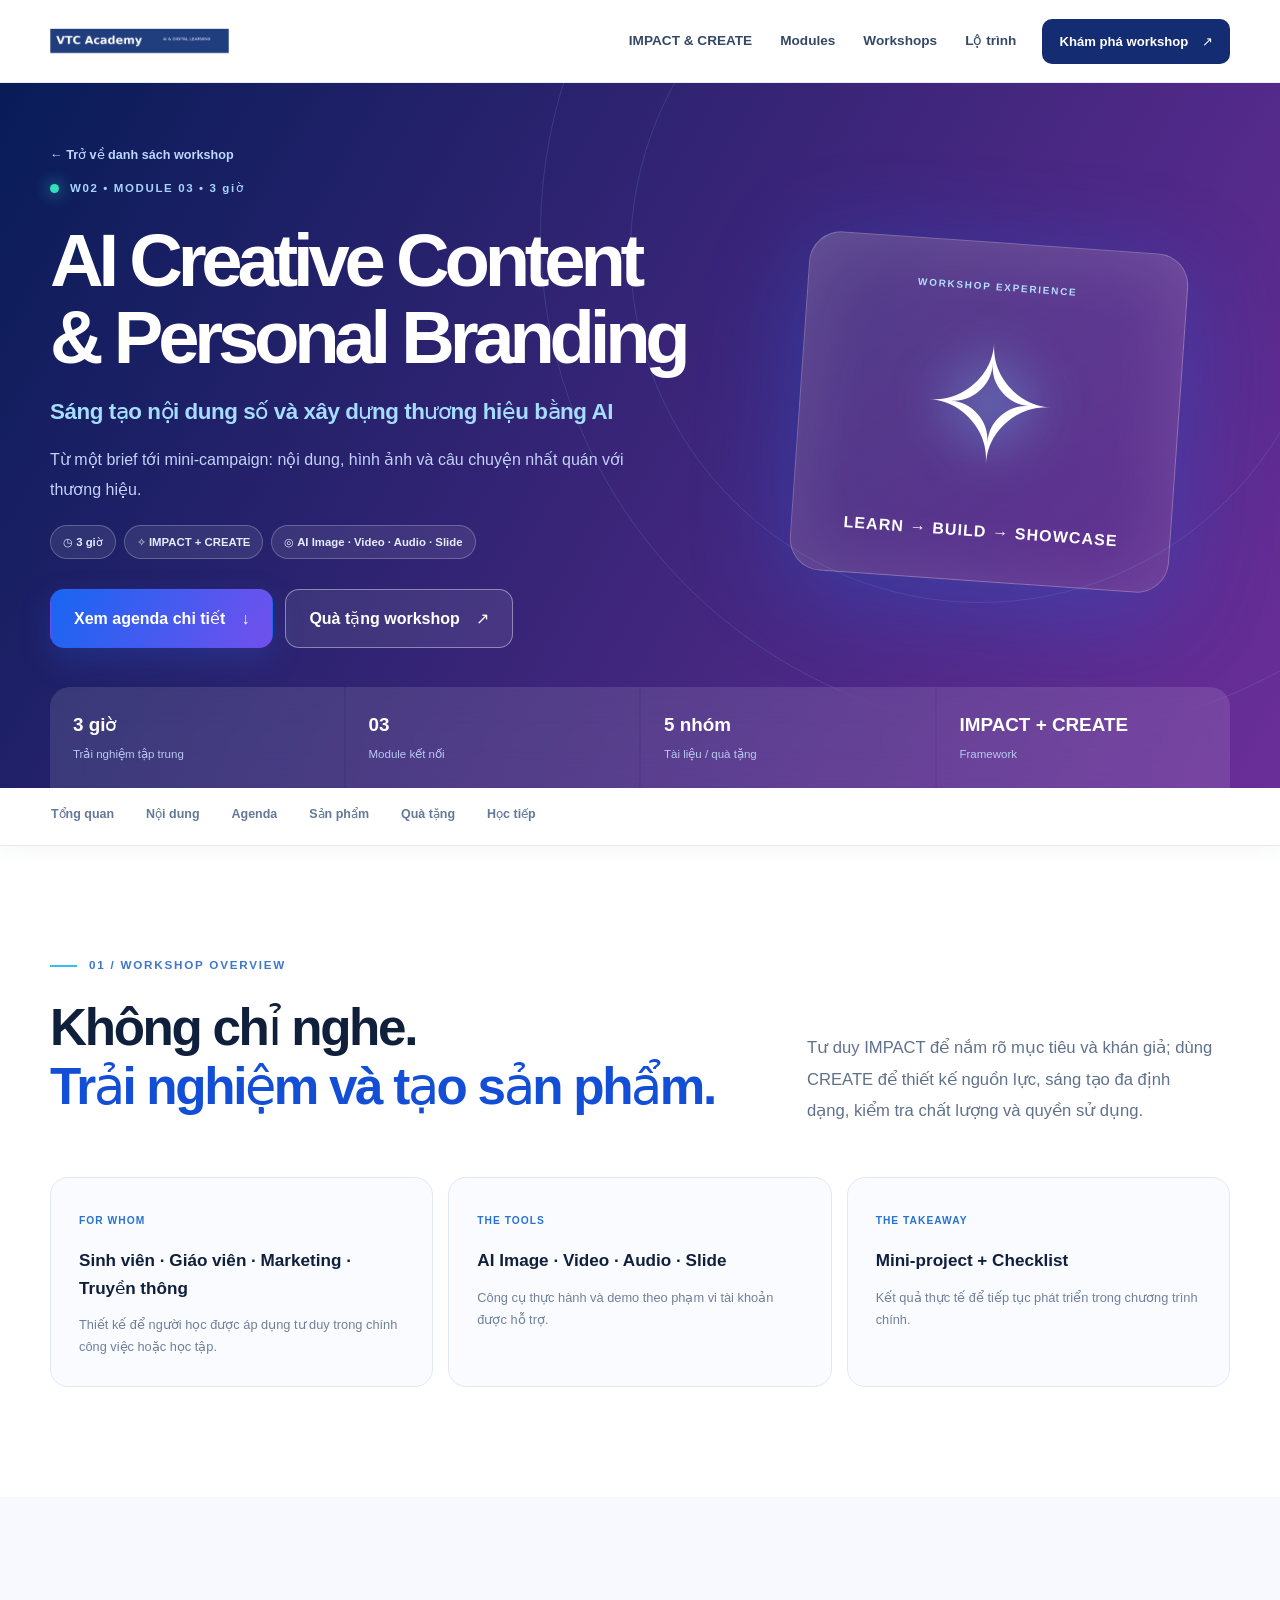
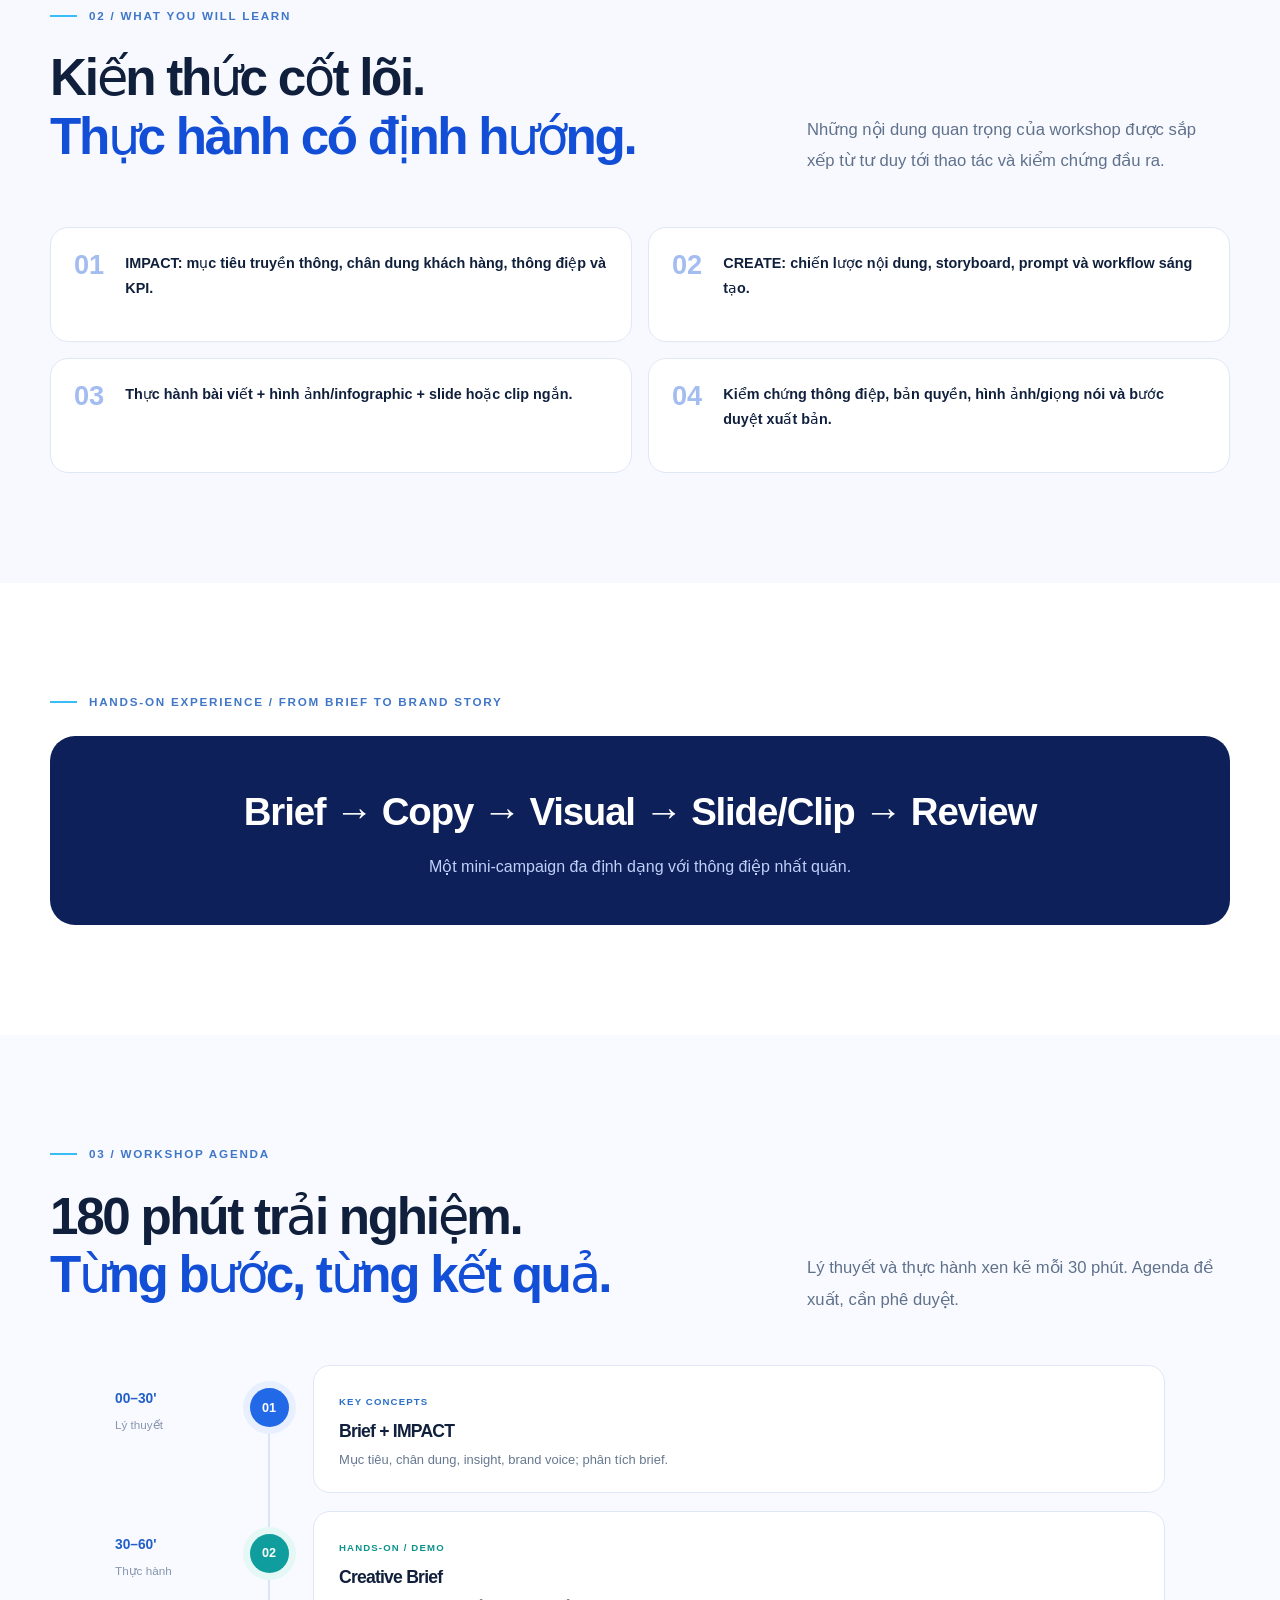
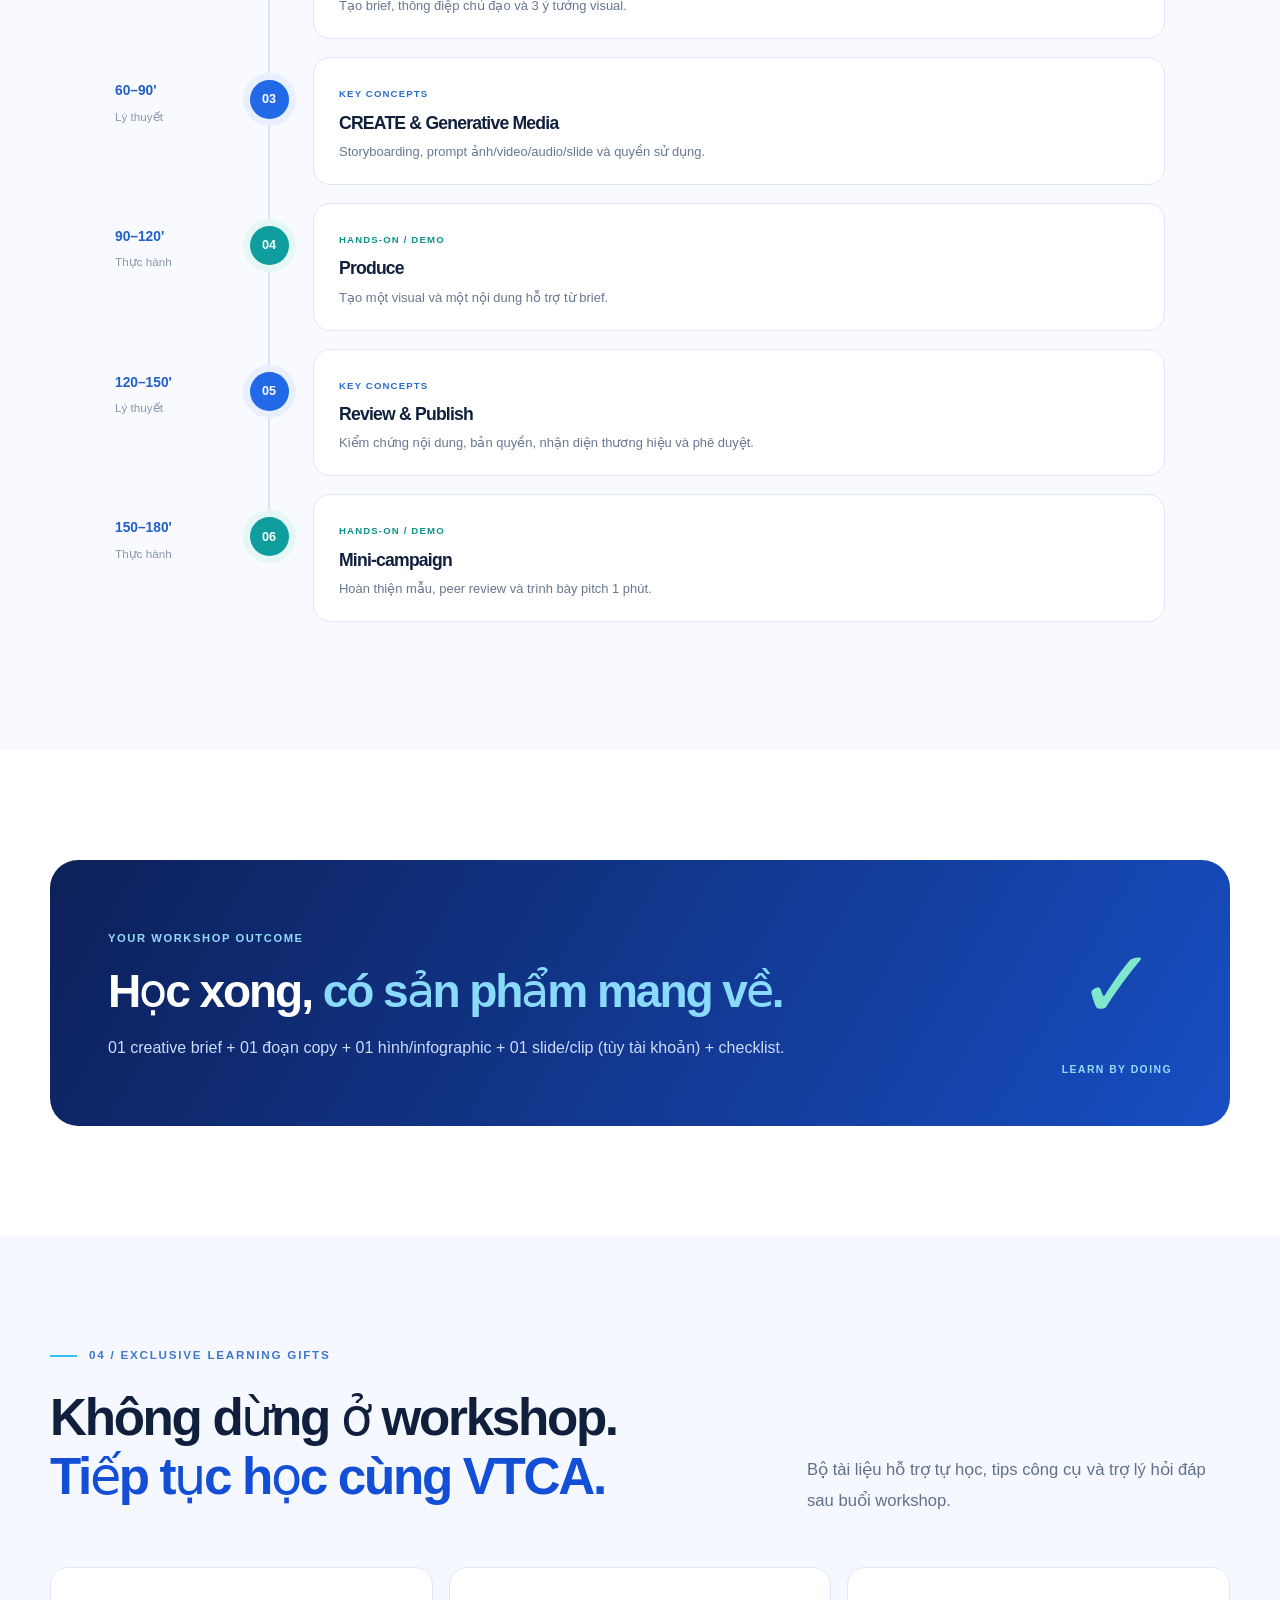
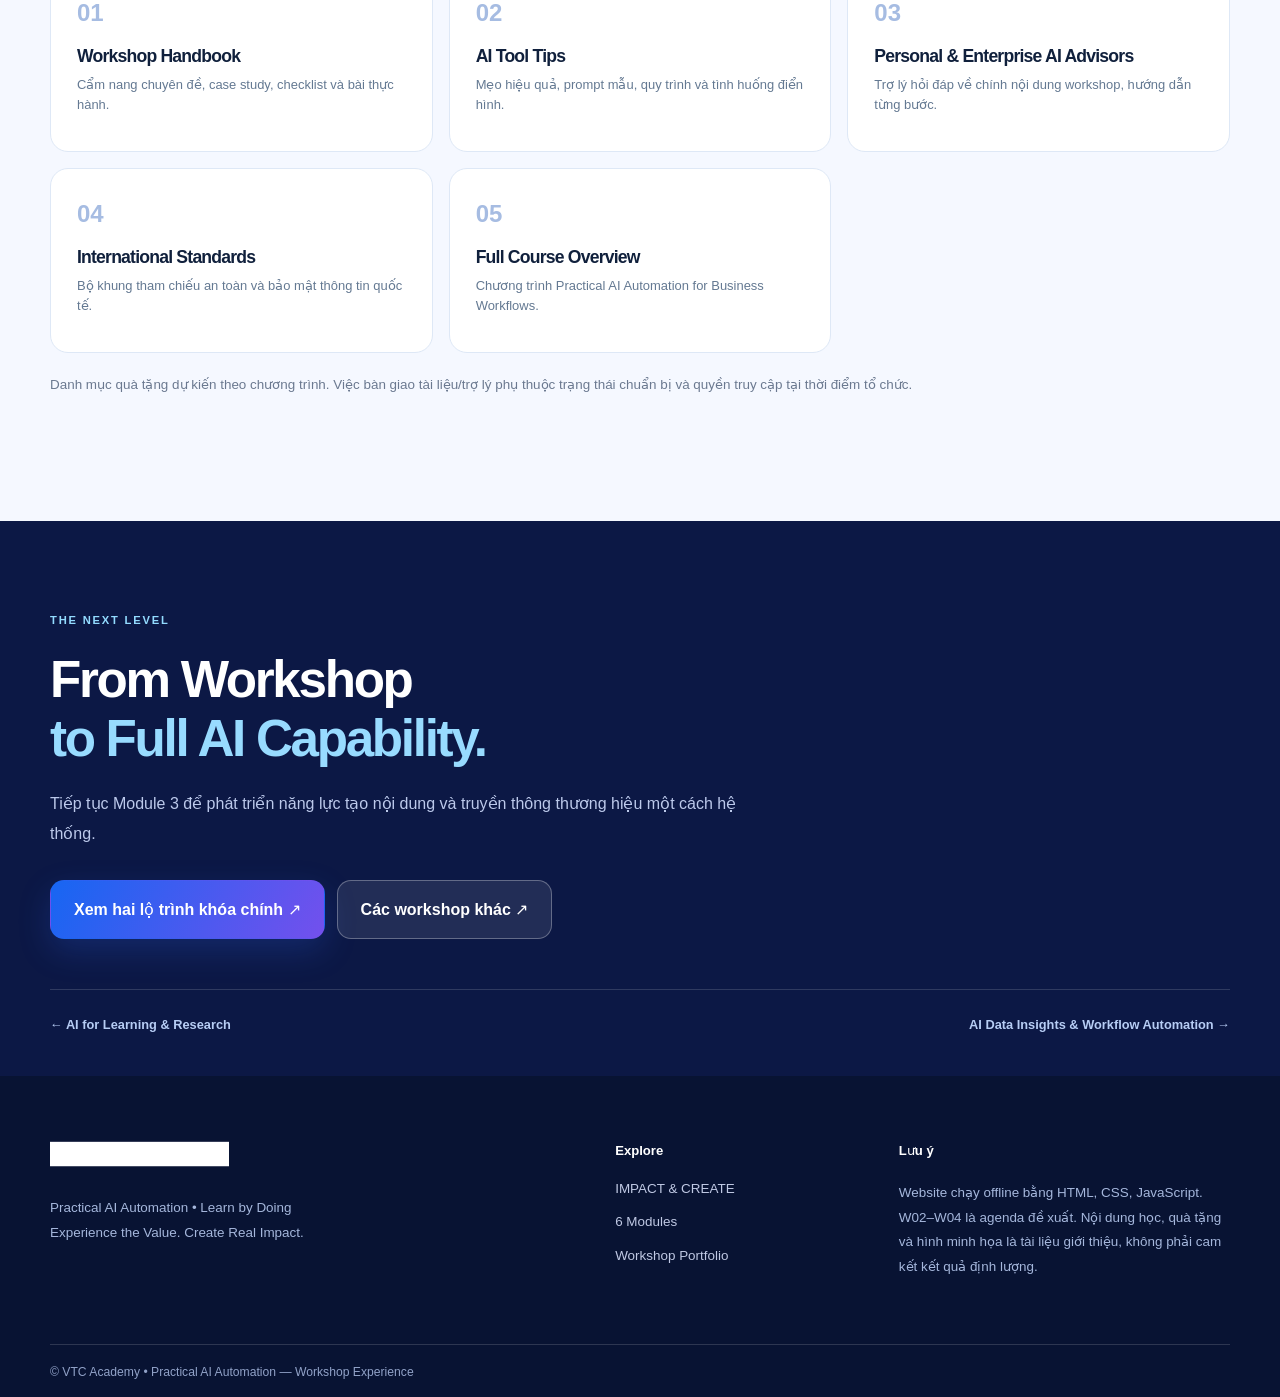
==== workshop-creative.html @ e47421e0 "Initial commit - VTCA Practical AI Workshops Website" ====
<!doctype html><html lang="vi"><head><meta charset="utf-8"><meta name="viewport" content="width=device-width,initial-scale=1"><meta name="color-scheme" content="light"><meta name="description" content="Từ một brief tới mini-campaign: nội dung, hình ảnh và câu chuyện nhất quán với thương hiệu."><title>AI Creative Content &amp; Personal Branding | VTC Academy</title><link rel="stylesheet" href="styles.css"></head><body><header class="site-header"><div class="container header-inner"><a class="logo" href="index.html" aria-label="VTC Academy Home"><img src="assets/vtca-wordmark.png" alt="VTC Academy"></a><nav class="desktop-nav"><a href="index.html#frameworks">IMPACT & CREATE</a><a href="index.html#modules">Modules</a><a href="index.html#workshops">Workshops</a><a href="index.html#pathways">Lộ trình</a></nav><a class="header-cta" href="index.html#workshops">Khám phá workshop <span>↗</span></a><button class="menu-toggle" aria-label="Mở menu" aria-expanded="false">☰</button></div><nav class="mobile-nav"><a href="index.html">Trang chủ</a><a href="index.html#frameworks">IMPACT & CREATE</a><a href="index.html#modules">Modules</a><a href="index.html#workshops">Workshops</a></nav></header><main><section class="workshop-hero creative-theme"><div class="hero-glow-a"></div><div class="hero-glow-b"></div><div class="container"><a class="back-link" href="index.html#workshops">← Trở về danh sách workshop</a><div class="workshop-hero-inner"><div class="workshop-hero-copy"><span class="eyebrow"><span class="pulse-dot"></span>W02 • MODULE 03 • 3 giờ</span><h1>AI Creative Content &amp; Personal Branding</h1><h2>Sáng tạo nội dung số và xây dựng thương hiệu bằng AI</h2><p>Từ một brief tới mini-campaign: nội dung, hình ảnh và câu chuyện nhất quán với thương hiệu.</p><div class="hero-chips"><span>◷ 3 giờ</span><span>✧ IMPACT + CREATE</span><span>◎ AI Image · Video · Audio · Slide</span></div><div class="button-row"><a class="btn btn-primary" href="#agenda">Xem agenda chi tiết <span>↓</span></a><a class="btn btn-glass" href="#gifts">Quà tặng workshop <span>↗</span></a></div></div><div class="workshop-visual"><div class="hero-generic"><span>WORKSHOP EXPERIENCE</span><div>✧</div><strong>LEARN → BUILD → SHOWCASE</strong></div></div></div><div class="workshop-highlights"><div><strong>3 giờ</strong><span>Trải nghiệm tập trung</span></div><div><strong>03</strong><span>Module kết nối</span></div><div><strong>5 nhóm</strong><span>Tài liệu / quà tặng</span></div><div><strong>IMPACT + CREATE</strong><span>Framework</span></div></div></div></section><nav class="page-subnav" aria-label="Điều hướng workshop"><div class="container"><a href="#overview">Tổng quan</a><a href="#contents">Nội dung</a><a href="#agenda">Agenda</a><a href="#outcomes">Sản phẩm</a><a href="#gifts">Quà tặng</a><a href="#next">Học tiếp</a></div></nav><section class="section overview-section" id="overview"><div class="container"><div class="kicker"><span class="kicker-line"></span> 01 / WORKSHOP OVERVIEW</div><div class="section-heading split"><h2>Không chỉ nghe.<br><em>Trải nghiệm và tạo sản phẩm.</em></h2><p>Tư duy IMPACT để nắm rõ mục tiêu và khán giả; dùng CREATE để thiết kế nguồn lực, sáng tạo đa định dạng, kiểm tra chất lượng và quyền sử dụng.</p></div><div class="overview-feature-grid"><div class="overview-feature"><span>FOR WHOM</span><strong>Sinh viên · Giáo viên · Marketing · Truyền thông</strong><p>Thiết kế để người học được áp dụng tư duy trong chính công việc hoặc học tập.</p></div><div class="overview-feature"><span>THE TOOLS</span><strong>AI Image · Video · Audio · Slide</strong><p>Công cụ thực hành và demo theo phạm vi tài khoản được hỗ trợ.</p></div><div class="overview-feature"><span>THE TAKEAWAY</span><strong>Mini-project + Checklist</strong><p>Kết quả thực tế để tiếp tục phát triển trong chương trình chính.</p></div></div></div></section><section class="section content-section" id="contents"><div class="container"><div class="kicker"><span class="kicker-line"></span> 02 / WHAT YOU WILL LEARN</div><div class="section-heading split"><h2>Kiến thức cốt lõi.<br><em>Thực hành có định hướng.</em></h2><p>Những nội dung quan trọng của workshop được sắp xếp từ tư duy tới thao tác và kiểm chứng đầu ra.</p></div><div class="topic-grid"><article class="topic-card"><span>01</span><p>IMPACT: mục tiêu truyền thông, chân dung khách hàng, thông điệp và KPI.</p></article><article class="topic-card"><span>02</span><p>CREATE: chiến lược nội dung, storyboard, prompt và workflow sáng tạo.</p></article><article class="topic-card"><span>03</span><p>Thực hành bài viết + hình ảnh/infographic + slide hoặc clip ngắn.</p></article><article class="topic-card"><span>04</span><p>Kiểm chứng thông điệp, bản quyền, hình ảnh/giọng nói và bước duyệt xuất bản.</p></article></div></div></section><section class="section mini-experience"><div class="container"><div class="kicker"><span class="kicker-line"></span> HANDS-ON EXPERIENCE / FROM BRIEF TO BRAND STORY</div><div class="mini-flow"><strong>Brief → Copy → Visual → Slide/Clip → Review</strong><p>Một mini-campaign đa định dạng với thông điệp nhất quán.</p></div></div></section><section class="section agenda-section" id="agenda"><div class="container"><div class="kicker"><span class="kicker-line"></span> 03 / WORKSHOP AGENDA</div><div class="section-heading split"><h2>180 phút trải nghiệm.<br><em>Từng bước, từng kết quả.</em></h2><p>Lý thuyết và thực hành xen kẽ mỗi 30 phút. Agenda đề xuất, cần phê duyệt.</p></div><div class="agenda-timeline"><div class="agenda-item theory"><div class="agenda-time"><span>00–30'</span><small>Lý thuyết</small></div><div class="agenda-track"><span>01</span></div><div class="agenda-content"><span class="agenda-chip">KEY CONCEPTS</span><h3>Brief + IMPACT</h3><p>Mục tiêu, chân dung, insight, brand voice; phân tích brief.</p></div></div><div class="agenda-item practice"><div class="agenda-time"><span>30–60'</span><small>Thực hành</small></div><div class="agenda-track"><span>02</span></div><div class="agenda-content"><span class="agenda-chip">HANDS-ON / DEMO</span><h3>Creative Brief</h3><p>Tạo brief, thông điệp chủ đạo và 3 ý tưởng visual.</p></div></div><div class="agenda-item theory"><div class="agenda-time"><span>60–90'</span><small>Lý thuyết</small></div><div class="agenda-track"><span>03</span></div><div class="agenda-content"><span class="agenda-chip">KEY CONCEPTS</span><h3>CREATE &amp; Generative Media</h3><p>Storyboarding, prompt ảnh/video/audio/slide và quyền sử dụng.</p></div></div><div class="agenda-item practice"><div class="agenda-time"><span>90–120'</span><small>Thực hành</small></div><div class="agenda-track"><span>04</span></div><div class="agenda-content"><span class="agenda-chip">HANDS-ON / DEMO</span><h3>Produce</h3><p>Tạo một visual và một nội dung hỗ trợ từ brief.</p></div></div><div class="agenda-item theory"><div class="agenda-time"><span>120–150'</span><small>Lý thuyết</small></div><div class="agenda-track"><span>05</span></div><div class="agenda-content"><span class="agenda-chip">KEY CONCEPTS</span><h3>Review &amp; Publish</h3><p>Kiểm chứng nội dung, bản quyền, nhận diện thương hiệu và phê duyệt.</p></div></div><div class="agenda-item practice"><div class="agenda-time"><span>150–180'</span><small>Thực hành</small></div><div class="agenda-track"><span>06</span></div><div class="agenda-content"><span class="agenda-chip">HANDS-ON / DEMO</span><h3>Mini-campaign</h3><p>Hoàn thiện mẫu, peer review và trình bày pitch 1 phút.</p></div></div></div></div></section><section class="section outcome-section" id="outcomes"><div class="container"><div class="outcome-box"><div><span>YOUR WORKSHOP OUTCOME</span><h2>Học xong, <em>có sản phẩm mang về.</em></h2><p>01 creative brief + 01 đoạn copy + 01 hình/infographic + 01 slide/clip (tùy tài khoản) + checklist.</p></div><div class="outcome-figure">✓<span>LEARN BY DOING</span></div></div></div></section><section class="section gifts-section" id="gifts"><div class="container"><div class="kicker"><span class="kicker-line"></span> 04 / EXCLUSIVE LEARNING GIFTS</div><div class="section-heading split"><h2>Không dừng ở workshop.<br><em>Tiếp tục học cùng VTCA.</em></h2><p>Bộ tài liệu hỗ trợ tự học, tips công cụ và trợ lý hỏi đáp sau buổi workshop.</p></div><div class="gift-grid"><article class="gift-card"><span>01</span><h3>Workshop Handbook</h3><p>Cẩm nang chuyên đề, case study, checklist và bài thực hành.</p></article><article class="gift-card"><span>02</span><h3>AI Tool Tips</h3><p>Mẹo hiệu quả, prompt mẫu, quy trình và tình huống điển hình.</p></article><article class="gift-card"><span>03</span><h3>Personal &amp; Enterprise AI Advisors</h3><p>Trợ lý hỏi đáp về chính nội dung workshop, hướng dẫn từng bước.</p></article><article class="gift-card"><span>04</span><h3>International Standards</h3><p>Bộ khung tham chiếu an toàn và bảo mật thông tin quốc tế.</p></article><article class="gift-card"><span>05</span><h3>Full Course Overview</h3><p>Chương trình Practical AI Automation for Business Workflows.</p></article></div><p class="section-note">Danh mục quà tặng dự kiến theo chương trình. Việc bàn giao tài liệu/trợ lý phụ thuộc trạng thái chuẩn bị và quyền truy cập tại thời điểm tổ chức.</p></div></section><section class="section next-section" id="next"><div class="container"><div class="next-box"><span>THE NEXT LEVEL</span><h2>From Workshop<br><em>to Full AI Capability.</em></h2><p>Tiếp tục Module 3 để phát triển năng lực tạo nội dung và truyền thông thương hiệu một cách hệ thống.</p><div class="next-actions"><a href="index.html#pathways" class="btn btn-primary">Xem hai lộ trình khóa chính ↗</a><a href="index.html#workshops" class="btn btn-light">Các workshop khác ↗</a></div></div><div class="page-pagination"><a href="workshop-learning.html">← AI for Learning &amp; Research</a><a href="workshop-data.html">AI Data Insights &amp; Workflow Automation →</a></div></div></section></main><footer class="site-footer"><div class="container footer-main"><div><a class="logo" href="index.html"><img src="assets/vtca-wordmark.png" alt="VTC Academy"></a><p>Practical AI Automation • Learn by Doing<br>Experience the Value. Create Real Impact.</p></div><div><strong>Explore</strong><a href="index.html#frameworks">IMPACT & CREATE</a><a href="index.html#modules">6 Modules</a><a href="index.html#workshops">Workshop Portfolio</a></div><div><strong>Lưu ý</strong><p>Website chạy offline bằng HTML, CSS, JavaScript. W02–W04 là agenda đề xuất. Nội dung học, quà tặng và hình minh họa là tài liệu giới thiệu, không phải cam kết kết quả định lượng.</p></div></div><div class="container footer-bottom">© VTC Academy • Practical AI Automation — Workshop Experience</div></footer><div class="lightbox" id="lightbox" aria-hidden="true" role="dialog" aria-label="Xem ảnh lớn"><button class="lb-close" aria-label="Đóng ảnh">✕</button><button class="lb-prev" aria-label="Ảnh trước">‹</button><figure><img id="lightboxImage" alt="Ảnh minh họa phóng to"><figcaption id="lightboxCaption"></figcaption></figure><button class="lb-next" aria-label="Ảnh tiếp">›</button></div><script src="script.js"></script></body></html>
---- styles.css ----
:root{--navy:#081437;--blue:#134ed6;--sky:#4acbff;--ink:#10203c;--muted:#60718b;--bg:#f7f9ff;--border:#e5ebf5;--violet:#7844e8;--teal:#06a8aa;--shadow:0 22px 65px rgba(18,38,93,.095);font-family:Inter,Arial,'Helvetica Neue',sans-serif;font-synthesis:none}*{box-sizing:border-box}html{scroll-behavior:smooth;scroll-padding-top:105px}body{margin:0;color:var(--ink);background:#fff;line-height:1.6;-webkit-font-smoothing:antialiased}a{text-decoration:none;color:inherit}button{font:inherit;cursor:pointer}img{max-width:100%}.container{width:min(1180px,calc(100% - 48px));margin:0 auto}h1,h2,h3,p{margin-top:0}h1,h2,h3{line-height:1.15;letter-spacing:-.045em}h2{font-size:clamp(2rem,4vw,3.65rem);margin:0 0 18px;font-weight:850}h2 em{font-style:normal;color:var(--blue)}.section{padding:110px 0;position:relative}.kicker{font-size:.73rem;font-weight:850;letter-spacing:.15em;color:#4077c9;text-transform:uppercase;margin-bottom:24px;display:flex;align-items:center;gap:12px}.kicker-line{width:27px;height:2px;background:#38bdf8;display:inline-block}.section-heading{margin-bottom:42px}.section-heading.split{display:grid;grid-template-columns:1.15fr .7fr;gap:62px;align-items:end}.section-heading p{max-width:410px;color:var(--muted);font-size:1.04rem;line-height:1.9;margin-bottom:8px}.section-note{font-size:.84rem;color:#6b7990;margin-top:20px;line-height:1.8}.btn{border:1px solid transparent;border-radius:14px;display:inline-flex;align-items:center;justify-content:center;gap:16px;padding:16px 23px;font-weight:800;transition:transform .2s,background .2s,box-shadow .2s}.btn:hover{transform:translateY(-3px)}.btn-primary{color:white;background:linear-gradient(120deg,#1766f2,#7350ed);box-shadow:0 12px 32px rgba(44,95,228,.23)}.btn-outline{color:var(--blue);background:white;border-color:#d4def2}.btn-light{background:#ffffff18;color:white;border-color:#ffffff4b}.btn-glass{background:#ffffff15;color:white;border-color:#ffffff66}.button-row{display:flex;flex-wrap:wrap;gap:12px}.site-header{position:sticky;top:0;z-index:50;background:rgba(255,255,255,.94);border-bottom:1px solid #e8edf8;backdrop-filter:blur(20px)}.header-inner{height:82px;display:flex;align-items:center;gap:26px}.logo{display:inline-flex;align-items:center;flex-shrink:0}.logo img{width:179px;display:block;max-height:53px;object-fit:contain}.desktop-nav{display:flex;gap:28px;align-items:center;margin-left:auto}.desktop-nav a{font-size:.85rem;font-weight:720;color:#354967;transition:color .2s}.desktop-nav a:hover{color:#1766f2}.header-cta{font-size:.82rem;font-weight:850;color:white;padding:12px 17px;background:#132c72;border-radius:10px;white-space:nowrap}.header-cta span{margin-left:10px}.menu-toggle{display:none;background:transparent;border:0;font-size:1.6rem}.mobile-nav{display:none}.site-footer{background:#081333;color:#c0c9e4;padding:64px 0 15px}.footer-main{display:grid;grid-template-columns:1.45fr .6fr 1fr;gap:85px}.footer-main .logo img{filter:brightness(0) invert(1)}.footer-main p{font-size:.84rem;line-height:1.85;max-width:350px;color:#a5b7dc;margin-top:20px}.footer-main strong{display:block;color:#fff;font-size:.82rem;margin-bottom:17px}.footer-main a:not(.logo){font-size:.84rem;display:block;margin-bottom:12px}.footer-bottom{border-top:1px solid #ffffff26;margin-top:50px;padding-top:18px;font-size:.76rem;color:#91a2c8}
/* HOME */
.home-hero{color:#fff;background:radial-gradient(ellipse at 82% 36%,#2845b6 0%,transparent 40%),radial-gradient(circle at 23% 86%,#14297f 0%,transparent 35%),linear-gradient(125deg,#050f32,#0a1850 65%,#0a123c);position:relative;overflow:hidden;padding:100px 0 26px}.hero-aura{border:1px solid #72abff3a;border-radius:50%;width:750px;height:750px;position:absolute;right:-230px;top:-160px;pointer-events:none}.aura-two{width:1050px;height:1050px;right:-350px;top:-310px}.home-hero-grid{min-height:635px;display:grid;grid-template-columns:1.09fr .91fr;align-items:center;gap:50px;position:relative}.hero-label,.eyebrow{font-size:.72rem;letter-spacing:.14em;font-weight:850;color:#a7d4ff;display:inline-flex;align-items:center;gap:11px}.hero-label i,.pulse-dot{width:9px;height:9px;border-radius:100%;background:#32e0be;box-shadow:0 0 16px #32e0be}.home-hero h1{font-size:clamp(4.4rem,7vw,7.2rem);margin:27px 0 22px;letter-spacing:-.07em;line-height:1.02}.home-hero h1 em{font-style:normal;background:linear-gradient(90deg,#6fe2ff,#a597ff);background-clip:text;color:transparent}.home-hero h1 em span{color:#f8bb61}.hero-big{font-size:1.52rem;font-weight:470;margin-bottom:19px}.hero-big b{color:#82d7ff}.hero-summary{color:#b7c7ee;font-size:1.03rem;max-width:540px;line-height:1.9;margin-bottom:29px}.metric-row{display:flex;gap:43px;margin-top:55px}.metric-row div{display:flex;flex-direction:column;border-right:1px solid #ffffff35;padding-right:40px}.metric-row div:last-child{border-right:0}.metric-row strong{font-size:2.25rem;line-height:1.1}.metric-row span{font-size:.74rem;color:#a5b8e5;margin-top:9px}.hero-experience{position:relative;min-height:550px;display:flex;align-items:center;justify-content:center}.hero-orb{width:min(470px,100%);aspect-ratio:1;border-radius:50%;background:radial-gradient(circle,#4299f955 0%,#273d9b44 44%,transparent 74%);display:grid;place-items:center;box-shadow:0 0 110px #2a7dff38}.orb-rim{width:77%;aspect-ratio:1;border:2px solid #91d7ff7a;border-radius:50%;display:grid;place-items:center;box-shadow:0 0 85px #499cff59,inset 0 0 75px #438bff43;transform:rotate(-12deg)}.orb-inner{width:80%;height:80%;display:flex;flex-direction:column;align-items:center;justify-content:center;border-radius:50%;border:1px solid #ffffff46;background:linear-gradient(145deg,#142884d1,#0b155ad9);transform:rotate(12deg)}.orb-inner small{font-size:.57rem;letter-spacing:.16em;color:#9fceff}.orb-inner strong{font-size:9rem;line-height:1.05;letter-spacing:-.1em;text-shadow:0 0 32px #79cbff}.orb-inner span{font-size:.8rem;font-weight:850;letter-spacing:.12em}.orb-inner i{font-style:normal;color:#82deff;padding:0 12px}.floating-note{position:absolute;padding:15px 21px;background:#ffffff13;border:1px solid #ffffff5b;box-shadow:0 10px 40px #0713438c;backdrop-filter:blur(8px);border-radius:16px;font-size:.68rem;letter-spacing:.12em;color:#91c7ff}.floating-note strong{font-size:1.25rem;letter-spacing:0;color:white}.note-one{left:0;top:95px}.note-two{right:0;bottom:116px}.orb-caption{position:absolute;bottom:3px;letter-spacing:.2em;font-size:.62rem;color:#a2bff9}.hero-bottom{display:flex;align-items:center;gap:20px;color:#98b4ed;font-weight:850;letter-spacing:.18em;font-size:.66rem;padding-top:30px;position:relative}.hero-bottom div{height:1px;flex:1;background:#ffffff2a}.section-framework{background:#f8faff}.framework-grid{display:grid;grid-template-columns:1fr 1fr;gap:22px}.framework-panel{background:white;border:1px solid #dce6fb;border-radius:25px;padding:33px;box-shadow:var(--shadow)}.framework-panel.impact{border-top:5px solid #1471e8}.framework-panel.create{border-top:5px solid #8d57ec}.framework-heading{display:flex;align-items:center;gap:20px;margin-bottom:25px}.framework-glyph{width:70px;height:70px;display:grid;place-items:center;border-radius:22px;font-size:2.5rem;background:#eaf4ff;color:#1859dc}.create .framework-glyph{background:#f2eaff;color:#8d4aec}.framework-heading h3{font-size:2.5rem;margin:0}.framework-heading small{color:var(--muted);font-size:.81rem}.framework-step-list{display:grid;grid-template-columns:1fr 1fr;gap:11px}.framework-step{border:1px solid #e8ebf5;border-radius:15px;padding:13px;display:flex;gap:12px;align-items:start}.framework-step b{width:29px;height:29px;flex-shrink:0;background:#e8f2ff;color:#1766ee;display:grid;place-items:center;border-radius:9px}.create .framework-step b{color:#7c46ed;background:#f1e9ff}.framework-step strong{display:block;font-size:.85rem}.framework-step span{display:block;font-size:.71rem;color:var(--muted);line-height:1.5;margin-top:4px}.insight-ribbon{margin-top:25px;border-radius:18px;background:#0d225d;color:white;display:flex;gap:20px;align-items:center;padding:24px 30px}.insight-ribbon span{font-size:2.5rem;color:#73d9ff}.insight-ribbon p{margin:0;line-height:1.8}.module-section{background:#fff}.module-list{display:grid;grid-template-columns:repeat(2,1fr);gap:15px}.module-card{border:1px solid #e1e8f4;background:#fbfcff;border-radius:19px;padding:24px;display:flex;gap:19px;transition:transform .2s,box-shadow .2s}.module-card:hover{transform:translateY(-3px);box-shadow:var(--shadow)}.module-no{font-size:2rem;color:#125dd4;font-weight:900}.module-body{flex:1}.module-index{font-size:.62rem;letter-spacing:.1em;color:#8494ae;font-weight:850}.module-card h3{font-size:1.14rem;letter-spacing:-.026em;margin:8px 0}.module-card p{font-size:.81rem;color:#6b7990;line-height:1.8}.module-right{color:#a3b6d3}.inline-link{font-size:.8rem;color:#175dd8;font-weight:850}.module-foundation{color:#7844e8;font-size:.75rem;font-weight:850}.workshop-section{background:linear-gradient(180deg,#f7f9ff,#eef3ff)}.workshop-grid{display:grid;grid-template-columns:repeat(3,1fr);gap:18px}.workshop-card{min-height:385px;background:#fff;border:1px solid #dce5f7;border-radius:23px;padding:28px;display:flex;flex-direction:column;transition:transform .25s,box-shadow .25s,border-color .25s}.workshop-card:hover{transform:translateY(-7px);box-shadow:0 24px 44px #244e9630;border-color:#7fbaff}.feature-card{background:linear-gradient(150deg,#ffffff 65%,#e5efff)}.workshop-card-head,.card-foot{display:flex;justify-content:space-between;gap:12px;align-items:center}.workshop-index{font-size:.65rem;letter-spacing:.1em;color:#6481b6;font-weight:850}.workshop-length{background:#e9f0ff;padding:5px 9px;border-radius:8px;color:#2256ad;font-size:.7rem;font-weight:850;white-space:nowrap}.workshop-symbol{font-size:3rem;color:#235ed4;margin:22px 0 12px}.feature-card .workshop-symbol{color:#8a51ec}.workshop-card h3{font-size:1.37rem;margin-bottom:9px}.workshop-sub{font-weight:730;font-size:.84rem;color:#2771c2}.workshop-card-desc{font-size:.83rem;color:#697b95;line-height:1.75}.card-foot{margin-top:auto;padding-top:22px;border-top:1px solid #e7ebf6;font-size:.73rem}.card-foot span{color:#8b9bb5}.card-foot b{color:#145fe0}.pathways{background:#fff}.path-grid{display:grid;grid-template-columns:1fr 1fr;gap:22px}.path-card{padding:35px;border-radius:25px;border:1px solid #dae6f9;background:#f8faff}.path-card.business-path{background:#0c225d;border-color:#0c225d;color:white}.path-mini{font-size:.68rem;letter-spacing:.12em;color:#3783d7;font-weight:850}.business-path .path-mini{color:#85d7ff}.path-card h3{font-size:1.8rem;margin:24px 0}.path-card h3 em{font-style:normal;color:#2567cc}.business-path h3 em{color:#72d9ff}.path-numbers{display:flex;gap:12px}.path-numbers b{background:#e4eefe;color:#174da5;border-radius:8px;padding:8px 13px;font-size:.75rem}.business-path .path-numbers b{background:#ffffff20;color:white}.path-card p{line-height:1.85;font-size:.87rem;color:#526789;margin:26px 0}.business-path p{color:#c4d4f4}.path-card>a{font-weight:850;color:#145cde;font-size:.81rem}.business-path>a{color:#9bdfff}.bottom-cta{background:#071437;text-align:center;color:white;padding:100px 0}.bottom-cta span{color:#7fd9ff;font-size:.7rem;letter-spacing:.18em;font-weight:850}.bottom-cta h2{margin:25px 0}.bottom-cta h2 em{color:#7dd8ff}.bottom-cta p{color:#abc1e6;max-width:600px;margin:0 auto 28px}
/* WORKSHOP HERO */
.workshop-hero{background:linear-gradient(120deg,#0c1643,#142568);position:relative;color:#fff;overflow:hidden;padding:58px 0 0}.workshop-hero.learning-theme{background:radial-gradient(circle at 80% 50%,#2b6ddd75,transparent 43%),linear-gradient(120deg,#081942,#112a80)}.workshop-hero.security-theme{background:radial-gradient(circle at 78% 40%,#6d45e46e,transparent 41%),linear-gradient(120deg,#070d32,#12265f)}.workshop-hero.creative-theme{background:linear-gradient(120deg,#081c58,#6b2e99)}.workshop-hero.data-theme{background:linear-gradient(120deg,#08194a,#076e91)}.workshop-hero.vibe-theme{background:linear-gradient(120deg,#091849,#443b9e)}.hero-glow-a,.hero-glow-b{position:absolute;border-radius:50%;border:1px solid #8cc6ff27;pointer-events:none}.hero-glow-a{width:700px;height:700px;top:-180px;right:-50px}.hero-glow-b{width:1000px;height:1000px;top:-350px;right:-260px}.back-link{color:#bdd7ff;font-size:.79rem;font-weight:750;position:relative}.workshop-hero-inner{display:grid;grid-template-columns:1.15fr .85fr;gap:45px;align-items:center;min-height:490px;position:relative}.workshop-hero-copy .eyebrow{margin-bottom:24px}.workshop-hero h1{font-size:clamp(3.3rem,5.8vw,5.9rem);line-height:1.04;letter-spacing:-.07em;margin-bottom:20px;max-width:760px}.workshop-hero h2{color:#a4ddff;font-size:1.4rem;line-height:1.4;letter-spacing:-.02em;margin-bottom:18px}.workshop-hero-copy>p{color:#c2d2fa;max-width:585px;font-size:1rem;line-height:1.85;margin-bottom:20px}.hero-chips{display:flex;flex-wrap:wrap;gap:8px;margin-bottom:30px}.hero-chips span{border:1px solid #ffffff3b;background:#ffffff16;border-radius:100px;padding:7px 12px;font-size:.71rem;font-weight:790;color:#e4edff}.workshop-visual{min-height:400px;display:grid;place-items:center;position:relative}.hero-research,.hero-shield,.hero-generic{width:min(380px,100%);min-height:340px;border:1px solid #ffffff46;border-radius:32px;box-shadow:0 20px 100px #1769e755,inset 0 0 80px #ffffff1f;background:linear-gradient(145deg,#ffffff1e,#ffffff06);display:flex;flex-direction:column;align-items:center;justify-content:center;text-align:center;transform:rotate(4deg);padding:25px}.hero-research>span,.hero-shield>span,.hero-generic>span{letter-spacing:.18em;font-size:.62rem;color:#b4dcff;font-weight:850}.research-orb{font-size:7rem;color:#95dcff;text-shadow:0 0 40px #6cbeff}.hero-research strong,.hero-shield strong,.hero-generic strong{font-size:1rem;letter-spacing:.07em}.hero-research p,.hero-shield p{margin:10px 0;color:#bcd6ff;font-size:.78rem}.shield-face{width:160px;height:170px;display:grid;place-items:center;margin:20px;border:7px solid #7ccfff;border-radius:55% 55% 45% 45%;color:#a7e6ff;font-size:7rem;box-shadow:0 0 75px #69b9ff90}.hero-generic>div{font-size:10rem;line-height:1.4;text-shadow:0 0 55px #76cfff}.workshop-highlights{display:grid;grid-template-columns:repeat(4,1fr);gap:2px;background:#ffffff16;backdrop-filter:blur(18px);position:relative;margin-top:30px;border-radius:20px 20px 0 0;overflow:hidden}.workshop-highlights>div{padding:23px;background:#ffffff08}.workshop-highlights strong{display:block;font-size:1.18rem}.workshop-highlights span{font-size:.72rem;color:#b7c8f2}.page-subnav{background:#fff;border-bottom:1px solid #e5ebf4;position:sticky;top:82px;z-index:40;box-shadow:0 7px 14px #1a326608}.page-subnav .container{display:flex;gap:30px;overflow-x:auto;white-space:nowrap;scrollbar-width:none}.page-subnav a{padding:17px 1px;font-size:.78rem;color:#647898;font-weight:790;border-bottom:3px solid transparent;transition:color .2s}.page-subnav a:hover,.page-subnav a:focus{color:#125ddc;border-color:#2866dc}.overview-section{background:#fff}.overview-feature-grid{display:grid;grid-template-columns:repeat(3,1fr);gap:15px}.overview-feature{padding:28px;border:1px solid #e0e8f6;border-radius:18px;background:#f9fbff}.overview-feature>span{font-size:.64rem;color:#2872d3;font-weight:850;letter-spacing:.1em}.overview-feature strong{display:block;font-size:1.07rem;margin:16px 0 12px}.overview-feature p{font-size:.8rem;color:#70809a;margin:0;line-height:1.7}.content-section{background:#f7f9ff}.topic-grid{display:grid;grid-template-columns:repeat(2,1fr);gap:16px}.topic-card{background:#fff;border:1px solid #e0e7f5;display:flex;gap:21px;border-radius:18px;padding:23px;min-height:115px}.topic-card span{color:#a3bdf0;font-size:1.7rem;font-weight:900;line-height:1}.topic-card p{margin:0;font-size:.9rem;font-weight:650;line-height:1.75}.learning-story{background:#fff}.learning-journey{display:flex;gap:15px;align-items:center}.learning-journey article{padding:30px;flex:1;border-radius:22px;background:linear-gradient(145deg,#f0f6ff,#fff);border:1px solid #dfe8fa;min-height:330px}.journey-icon{font-size:3rem;color:#7448df}.notebook-icon{color:#159dca}.capstone-icon{color:#159c79}.learning-journey article>span{display:block;font-size:.65rem;color:#7592c9;font-weight:850;letter-spacing:.1em;margin:13px 0}.learning-journey h3{font-size:1.75rem;margin-bottom:8px}.learning-journey strong{font-size:.7rem;color:#2269d4}.learning-journey p{font-size:.84rem;color:#65788d;margin-top:16px;line-height:1.85}.journey-arrow{font-size:2rem;color:#6388cd}.experience-panel{display:grid;grid-template-columns:1.2fr .8fr;gap:25px;align-items:center;background:#0b1d59;border-radius:26px;margin-top:32px;padding:35px;color:white}.label-pill{font-size:.65rem;font-weight:850;color:#89d8ff;letter-spacing:.14em}.experience-panel h3{font-size:1.65rem;margin:15px 0}.experience-panel p{font-size:.84rem;color:#b8cbf3}.scenario-choices{display:flex;gap:8px;flex-wrap:wrap;margin:22px 0}.scenario-btn{border-radius:100px;padding:9px 13px;border:1px solid #ffffff55;background:#ffffff12;color:white;font-size:.72rem}.scenario-btn.active{background:#7dd5ff;color:#082153;border-color:#7dd5ff;font-weight:850}.scenario-result{border-left:3px solid #8bdcfc;padding-left:15px;min-height:46px}.research-card{background:#ffffff14;border:1px solid #ffffff45;border-radius:19px;padding:25px}.research-card>span{font-size:.68rem;letter-spacing:.15em;color:#90d7f9}.research-card>div{border-bottom:1px solid #ffffff28;padding:12px 0;font-size:.85rem}.research-card>div strong{color:#8bd7fb;margin-right:17px}.research-card .research-footer{border:0;color:#8dd9fb;font-size:.72rem;font-weight:850}.security-special{background:linear-gradient(180deg,#f5f8ff,#fff)}.pattern-grid{display:grid;grid-template-columns:repeat(7,1fr);gap:9px}.pattern-card{border:1px solid #dce5f4;padding:19px 12px;border-radius:16px;background:#fff;box-shadow:0 9px 30px #1d4b9920;min-height:190px}.pattern-card:nth-child(even){border-top:4px solid #9051ea}.pattern-card:nth-child(odd){border-top:4px solid #2a80df}.pattern-card b{font-size:1.8rem;color:#b2c9e9;display:block}.pattern-card strong{font-size:.91rem;display:block;margin:8px 0}.pattern-card span{font-size:.73rem;color:#667a95;line-height:1.65;display:block}.versus-grid{display:grid;grid-template-columns:1fr 1fr;gap:18px;margin-top:35px}.versus-card{padding:31px;border-radius:20px;color:white}.versus-card.gov{background:linear-gradient(135deg,#4933aa,#9255e8)}.versus-card.sec{background:linear-gradient(135deg,#0d6fae,#0ca8b1)}.versus-card span{font-size:.68rem;font-weight:850;letter-spacing:.12em}.versus-card h3{font-size:1.8rem;margin:12px 0}.versus-card p{font-size:.86rem;max-width:440px;opacity:.91;margin-bottom:0}.case-gallery{background:#fff}.gallery-feature{display:grid;grid-template-columns:1.35fr .65fr;gap:19px;margin-bottom:25px}.gallery-hero{position:relative;padding:0;background:#081a44;border:0;overflow:hidden;border-radius:24px;display:block;min-height:270px}.gallery-hero img{width:100%;height:100%;object-fit:cover;display:block;aspect-ratio:16/8.4}.gallery-hero span{position:absolute;bottom:18px;left:20px;color:white;background:#0c215ec9;border:1px solid #ffffff88;backdrop-filter:blur(10px);border-radius:100px;padding:10px 18px;font-weight:800;font-size:.78rem}.gallery-quote{background:#f1f5ff;border:1px solid #dae7fb;border-radius:24px;padding:30px;display:flex;flex-direction:column;justify-content:center}.gallery-quote>span{font-size:.69rem;letter-spacing:.1em;color:#3178cd;font-weight:850}.gallery-quote h3{font-size:1.7rem;margin:12px 0}.gallery-quote p{font-size:.85rem;color:#6b7b94}.gallery-quote .btn{align-self:start;font-size:.75rem;padding:11px 14px}.gallery-grid{display:grid;grid-template-columns:repeat(3,1fr);gap:15px}.gallery-thumb{border:1px solid #dfe7f5;background:#fff;border-radius:17px;overflow:hidden;text-align:left;position:relative;padding:0;transition:transform .2s,box-shadow .2s}.gallery-thumb:hover{transform:translateY(-5px);box-shadow:var(--shadow)}.gallery-thumb img{width:100%;aspect-ratio:16/9;object-fit:cover;display:block}.gallery-thumb span{display:block;font-size:.8rem;font-weight:760;padding:13px 35px 13px 14px}.gallery-thumb i{position:absolute;right:13px;bottom:12px;color:#3778d4;font-style:normal}.mini-experience{background:#fff}.mini-flow{padding:45px;background:#0e2059;border-radius:25px;color:white;text-align:center}.mini-flow strong{font-size:clamp(1.4rem,3vw,2.5rem);letter-spacing:-.03em}.mini-flow p{color:#bfd0f9;margin:12px 0 0}.agenda-section{background:#f8faff}.agenda-timeline{max-width:1050px;margin:auto}.agenda-item{display:grid;grid-template-columns:110px 44px 1fr;gap:22px;align-items:stretch;min-height:130px}.agenda-time{padding-top:20px}.agenda-time span{font-size:.86rem;font-weight:900;color:#235fc9}.agenda-time small{display:block;color:#8696ad;font-size:.73rem;margin-top:5px}.agenda-track{display:flex;align-items:center;flex-direction:column;padding-top:23px;position:relative}.agenda-track::after{content:'';position:absolute;z-index:0;top:55px;bottom:-23px;width:2px;background:#d9e4f7}.agenda-item:last-child .agenda-track::after{display:none}.agenda-track span{width:39px;height:39px;border-radius:50%;background:#2269e8;color:white;font-size:.79rem;font-weight:900;display:grid;place-items:center;z-index:1;box-shadow:0 0 0 7px #e8f0ff}.agenda-item.practice .agenda-track span{background:#0f9e9d;box-shadow:0 0 0 7px #e5f8f5}.agenda-content{padding:21px 25px;margin-bottom:18px;background:white;border:1px solid #dfe6f5;border-radius:17px}.agenda-chip{font-size:.6rem;font-weight:850;letter-spacing:.12em;color:#2a6fca}.agenda-item.practice .agenda-chip{color:#0c928a}.agenda-content h3{font-size:1.1rem;margin:8px 0}.agenda-content p{font-size:.81rem;color:#66788f;line-height:1.7;margin:0}.outcome-section{background:#fff}.outcome-box{background:linear-gradient(120deg,#0d2059,#174ec2);border-radius:28px;color:white;padding:48px 58px;display:flex;gap:40px;align-items:center;justify-content:space-between}.outcome-box>div:first-child{max-width:700px}.outcome-box span{font-size:.7rem;letter-spacing:.14em;color:#92dbff;font-weight:850}.outcome-box h2{font-size:clamp(1.7rem,3.6vw,3.1rem);margin:15px 0}.outcome-box h2 em{color:#8adafc}.outcome-box p{color:#ccdafa;margin:0;line-height:1.85}.outcome-figure{font-size:6rem;color:#7fe8cc;font-weight:900;display:flex;flex-direction:column;align-items:center}.outcome-figure span{font-size:.65rem;text-align:center;white-space:nowrap}.gifts-section{background:#f5f8ff}.gift-grid{display:grid;grid-template-columns:repeat(3,1fr);gap:16px}.gift-card{padding:26px;background:#fff;border:1px solid #dee8f6;border-radius:18px;min-height:185px}.gift-card>span{color:#a6bce2;font-weight:900;font-size:1.5rem}.gift-card h3{font-size:1.1rem;margin:14px 0 8px}.gift-card p{color:#647992;font-size:.81rem;margin:0}.next-section{padding:0;background:#0c1845;color:white}.next-box{padding:85px 0 50px}.next-box>span{font-size:.7rem;letter-spacing:.16em;font-weight:850;color:#93dbff}.next-box h2{margin:20px 0}.next-box h2 em{color:#98dbff}.next-box p{max-width:700px;color:#bcc9eb;line-height:1.9}.next-actions{display:flex;gap:12px;flex-wrap:wrap;margin-top:30px}.page-pagination{border-top:1px solid #ffffff25;padding:25px 0 40px;display:flex;justify-content:space-between;gap:25px;font-size:.8rem;font-weight:850;color:#b7cdf5}.page-pagination a:hover{color:#fff}
/* lightbox */
.lightbox{position:fixed;inset:0;z-index:100;background:#020a1bef;display:none;align-items:center;justify-content:center;color:white}.lightbox.open{display:flex}.lightbox figure{width:min(88vw,1500px);margin:0;text-align:center}.lightbox img{max-width:100%;max-height:83vh;object-fit:contain;border-radius:10px;box-shadow:0 15px 75px #000b}.lightbox figcaption{padding:12px;font-size:.86rem;color:#cce5ff}.lightbox button{position:absolute;border:1px solid #ffffff55;background:#102751;color:#fff;border-radius:50%;width:44px;height:44px;font-size:1.5rem;z-index:2}.lb-close{right:25px;top:21px}.lb-prev{left:24px;top:50%}.lb-next{right:24px;top:50%}
@media(max-width:1050px){.desktop-nav{gap:13px}.header-cta{display:none}.home-hero-grid{grid-template-columns:1fr 0.8fr}.pattern-grid{grid-template-columns:repeat(4,1fr)}.workshop-grid{grid-template-columns:repeat(2,1fr)}.framework-step-list{grid-template-columns:1fr}.module-card h3{font-size:1rem}}@media(max-width:760px){html{scroll-padding-top:75px}.container{width:min(100% - 32px,1180px)}.section{padding:72px 0}.site-header .header-inner{height:70px}.logo img{width:150px}.desktop-nav{display:none}.menu-toggle{display:block;margin-left:auto;color:#143472}.mobile-nav.open{display:flex;flex-direction:column;padding:16px 24px;gap:15px}.mobile-nav a{font-weight:800;color:#244b8e}.page-subnav{top:70px}.page-subnav .container{gap:22px}.home-hero{padding-top:70px}.home-hero-grid,.workshop-hero-inner,.section-heading.split,.framework-grid,.path-grid,.gallery-feature,.experience-panel{grid-template-columns:1fr}.home-hero-grid{gap:10px}.home-hero h1{font-size:clamp(3.5rem,13vw,5rem)}.hero-experience{min-height:345px}.hero-orb{width:310px}.orb-inner strong{font-size:5.8rem}.floating-note{padding:9px;font-size:.5rem}.floating-note strong{font-size:.9rem}.note-one{top:25px}.note-two{bottom:25px}.hero-bottom{font-size:.53rem;gap:8px}.metric-row{gap:15px;margin-top:35px}.metric-row div{padding-right:15px}.metric-row strong{font-size:1.6rem}.metric-row span{font-size:.6rem}.section-heading.split{gap:8px}.section-heading p{max-width:none}.framework-step-list{grid-template-columns:repeat(2,1fr)}.module-list,.workshop-grid,.topic-grid,.overview-feature-grid,.gift-grid,.versus-grid{grid-template-columns:1fr}.footer-main{grid-template-columns:1fr;gap:25px}.workshop-hero{padding-top:28px}.workshop-hero-inner{gap:12px}.workshop-hero h1{font-size:clamp(2.8rem,10vw,4.2rem)}.workshop-visual{min-height:280px}.hero-research,.hero-shield,.hero-generic{min-height:230px;width:270px}.research-orb{font-size:4.6rem}.shield-face{width:110px;height:110px;font-size:4.5rem;margin:14px}.hero-generic>div{font-size:5rem}.workshop-highlights{grid-template-columns:repeat(2,1fr)}.pattern-grid{grid-template-columns:repeat(2,1fr)}.pattern-card{min-height:155px}.gallery-grid{grid-template-columns:repeat(2,1fr)}.learning-journey{flex-direction:column}.learning-journey article{width:100%;min-height:auto}.journey-arrow{transform:rotate(90deg)}.agenda-item{grid-template-columns:67px 27px 1fr;gap:9px}.agenda-time span{font-size:.7rem}.agenda-time small{font-size:.6rem}.agenda-track span{width:27px;height:27px;font-size:.64rem}.agenda-track::after{top:47px}.agenda-content{padding:17px}.agenda-content h3{font-size:.98rem}.outcome-box{padding:27px;gap:5px}.outcome-figure{display:none}.next-section .next-box{padding:65px 0 40px}.page-pagination{flex-direction:column}.section h2{font-size:clamp(2.05rem,8vw,3rem)}}@media(max-width:400px){.framework-step-list{grid-template-columns:1fr}.gallery-grid{grid-template-columns:1fr}.pattern-grid{grid-template-columns:1fr 1fr}.btn{width:100%;font-size:.83rem}.hero-chips span{font-size:.62rem}}
@media(prefers-reduced-motion:reduce){*,*::before,*::after{scroll-behavior:auto!important;transition:none!important}}

/* Security & Governance showcase v3: structured highlights, two visuals */
.security-audience-grid{display:grid;grid-template-columns:repeat(3,1fr);gap:20px;margin-top:34px}.audience-spotlight{background:linear-gradient(150deg,#f8faff,#eef4ff);border:1px solid #dce7fc;border-radius:28px;padding:30px;min-height:290px;box-shadow:0 18px 45px rgba(20,57,120,.06);display:flex;flex-direction:column}.audience-spotlight:nth-child(2){background:linear-gradient(155deg,#f3f0ff,#f8fbff)}.audience-spotlight:nth-child(3){background:linear-gradient(155deg,#edfffa,#f9fcff)}.spotlight-icon{font-size:32px;color:#1b69ce;margin-bottom:22px}.audience-spotlight>span,.knowledge-badge{font-size:12px;font-weight:800;letter-spacing:.16em;color:#347bd6}.audience-spotlight h3{font-size:25px;letter-spacing:-.03em;margin:13px 0}.audience-spotlight p{font-size:15px;color:#62738f;line-height:1.7;margin:0}.spotlight-footer{font-size:13px;color:#1b65ba;font-weight:800;padding-top:22px;margin-top:auto}.security-knowledge-grid{display:grid;grid-template-columns:repeat(4,1fr);gap:18px}.knowledge-card{border-radius:26px;padding:25px;min-height:310px;display:flex;flex-direction:column;border:1px solid rgba(255,255,255,.3);box-shadow:0 18px 40px rgba(15,36,90,.08);background:linear-gradient(135deg,#f2edff,#fff)}.knowledge-card.teal{background:linear-gradient(135deg,#e5fbf6,#fff)}.knowledge-card.blue{background:linear-gradient(135deg,#e6f3ff,#fff)}.knowledge-card.amber{background:linear-gradient(135deg,#fff3db,#fff)}.knowledge-card.purple .knowledge-symbol{color:#7844dc}.knowledge-card.teal .knowledge-symbol{color:#008d80}.knowledge-card.blue .knowledge-symbol{color:#137ee6}.knowledge-card.amber .knowledge-symbol{color:#d48a10}.knowledge-symbol{font-size:52px;line-height:1.3;margin:18px 0 9px}.knowledge-card h3{font-size:22px;line-height:1.25;letter-spacing:-.03em;margin:0 0 12px;color:#14264b}.knowledge-card p{font-size:14px;line-height:1.7;color:#596b87;margin:0}.knowledge-tags{display:flex;flex-wrap:wrap;gap:7px;margin-top:auto;padding-top:22px}.knowledge-tags span{font-size:10px;font-weight:800;letter-spacing:.08em;border:1px solid #bed0ea;background:rgba(255,255,255,.7);padding:7px 9px;border-radius:30px}.security-showcase{background:linear-gradient(#f8fbff,#fff)}.security-feature-visual{margin:34px 0 46px;padding:24px;border:1px solid #d7e4f6;background:white;border-radius:28px;box-shadow:0 24px 60px rgba(22,59,110,.07)}.feature-heading{display:flex;align-items:center;justify-content:space-between;gap:20px;margin:0 0 18px}.feature-heading span,.decision-panel>div>span{font-size:11px;font-weight:900;letter-spacing:.17em;color:#347bd6}.feature-heading h3{font-size:25px;line-height:1.2;letter-spacing:-.03em;margin:8px 0}.feature-heading p{color:#64748b;line-height:1.5;margin:0;font-size:14px}.visual-expand{background:#102d69;border:0;border-radius:40px;color:white;padding:13px 22px;font-weight:800;cursor:pointer;flex-shrink:0}.visual-frame{width:100%;display:block;cursor:zoom-in;border:0;padding:0;background:#eaf4ff;border-radius:17px;overflow:hidden}.visual-frame img{width:100%;height:auto;display:block}.control-layers{display:grid;grid-template-columns:repeat(3,1fr);gap:15px;margin:34px 0 90px}.control-layer{padding:26px;border-radius:24px;background:#0d285d;color:white;position:relative;overflow:hidden}.control-layer:nth-child(2){background:#105c85}.control-layer:nth-child(3){background:#492a92}.control-layer b{font-size:13px;color:#75dffc}.control-layer h3{font-size:22px;margin:14px 0 8px;color:white}.control-layer p{font-size:14px;line-height:1.6;color:#dfebff;margin:0}.security-application-heading{margin-top:38px}.tool-control-grid{display:grid;grid-template-columns:repeat(3,1fr);gap:18px;margin:35px 0 70px}.tool-control{padding:28px;border:1px solid #d8e5fb;border-radius:24px;background:#fff;box-shadow:0 15px 30px rgba(14,44,96,.04);transition:transform .2s,border-color .2s}.tool-control:hover{transform:translateY(-5px);border-color:#5496fa}.tool-control>span{font-size:11px;font-weight:900;letter-spacing:.13em;color:#3181da}.tool-control h3{font-size:25px;margin:12px 0 8px}.tool-control p{color:#667793;font-size:14px}.tool-control strong{display:block;color:#143a76;font-size:13px;margin:18px 0 10px}.tool-control ul{margin:0;padding-left:19px;color:#506583;font-size:14px;line-height:1.9}.roadmap-visual{margin-top:40px}.decision-panel{display:grid;grid-template-columns:1.3fr 1fr;gap:26px;padding:34px;border-radius:26px;background:linear-gradient(125deg,#0b2155,#173d8a);color:white}.decision-panel h3{font-size:30px;margin:12px 0;letter-spacing:-.025em;color:#fff}.decision-panel h3 em{color:#84dbff}.decision-panel p{font-size:17px;line-height:1.6;color:#e4edff}.decision-questions{display:grid;gap:10px;align-content:center}.decision-questions span{padding:12px 16px;border:1px solid rgba(180,219,255,.3);background:rgba(255,255,255,.08);border-radius:12px;font-weight:700;font-size:14px}.security-modal{position:fixed;inset:0;z-index:2000;background:rgba(5,12,34,.96);display:none;align-items:center;justify-content:center;flex-direction:column;padding:20px;color:white}.security-modal.open{display:flex}.security-modal-header{display:flex;align-items:center;justify-content:space-between;width:min(96vw,1600px);margin:0 0 12px;gap:20px}.security-modal-close{background:white;color:#102650;border:0;border-radius:10px;width:46px;height:46px;font-size:24px;cursor:pointer}.security-modal img{max-width:min(96vw,1600px);max-height:78vh;object-fit:contain;border-radius:12px}.security-modal p{font-size:12px;color:#9eb3d5}@media(max-width:1024px){.security-knowledge-grid{grid-template-columns:repeat(2,1fr)}.tool-control-grid{grid-template-columns:repeat(2,1fr)}}@media(max-width:720px){.security-audience-grid,.security-knowledge-grid,.tool-control-grid,.control-layers,.decision-panel{grid-template-columns:1fr}.audience-spotlight{min-height:240px}.knowledge-card{min-height:270px}.feature-heading{align-items:flex-start;flex-direction:column}.security-feature-visual{padding:12px}.feature-heading{padding:10px}.visual-expand{width:100%}.decision-panel{padding:24px}.decision-panel h3{font-size:26px}}
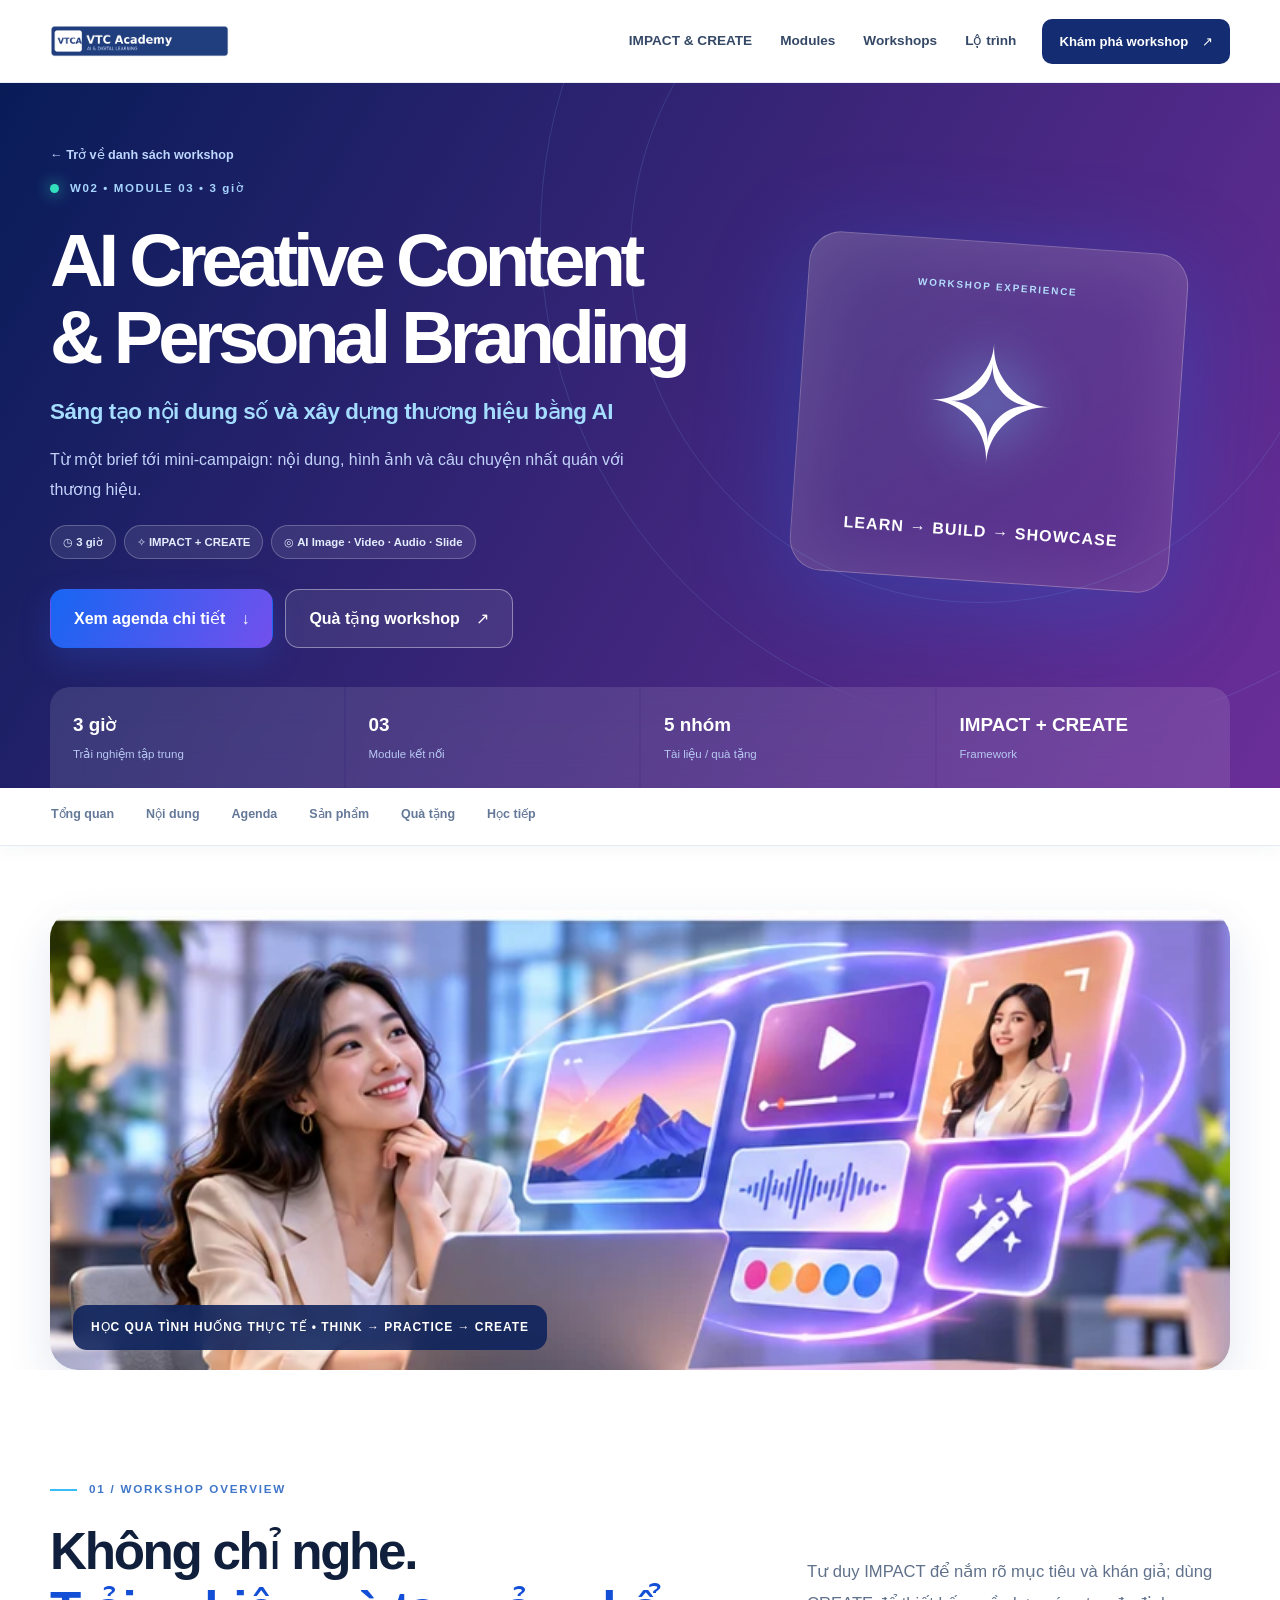
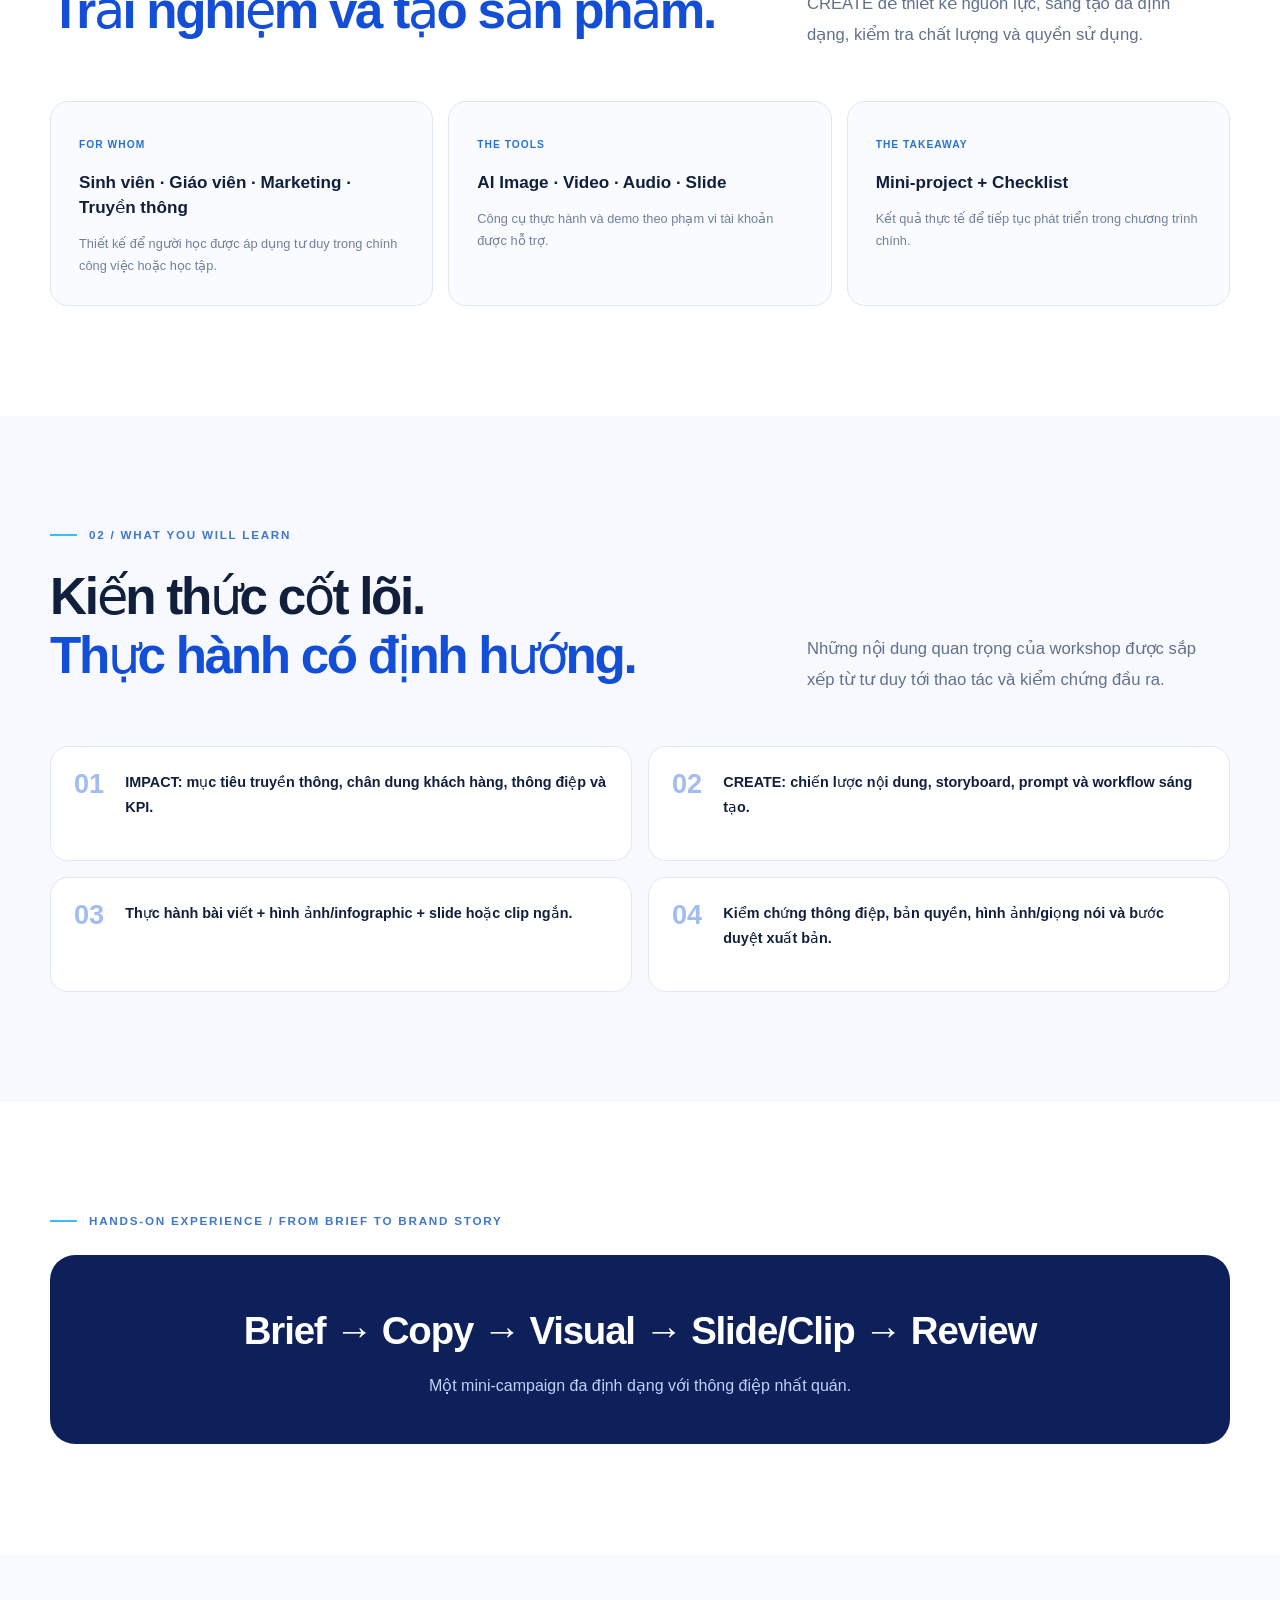
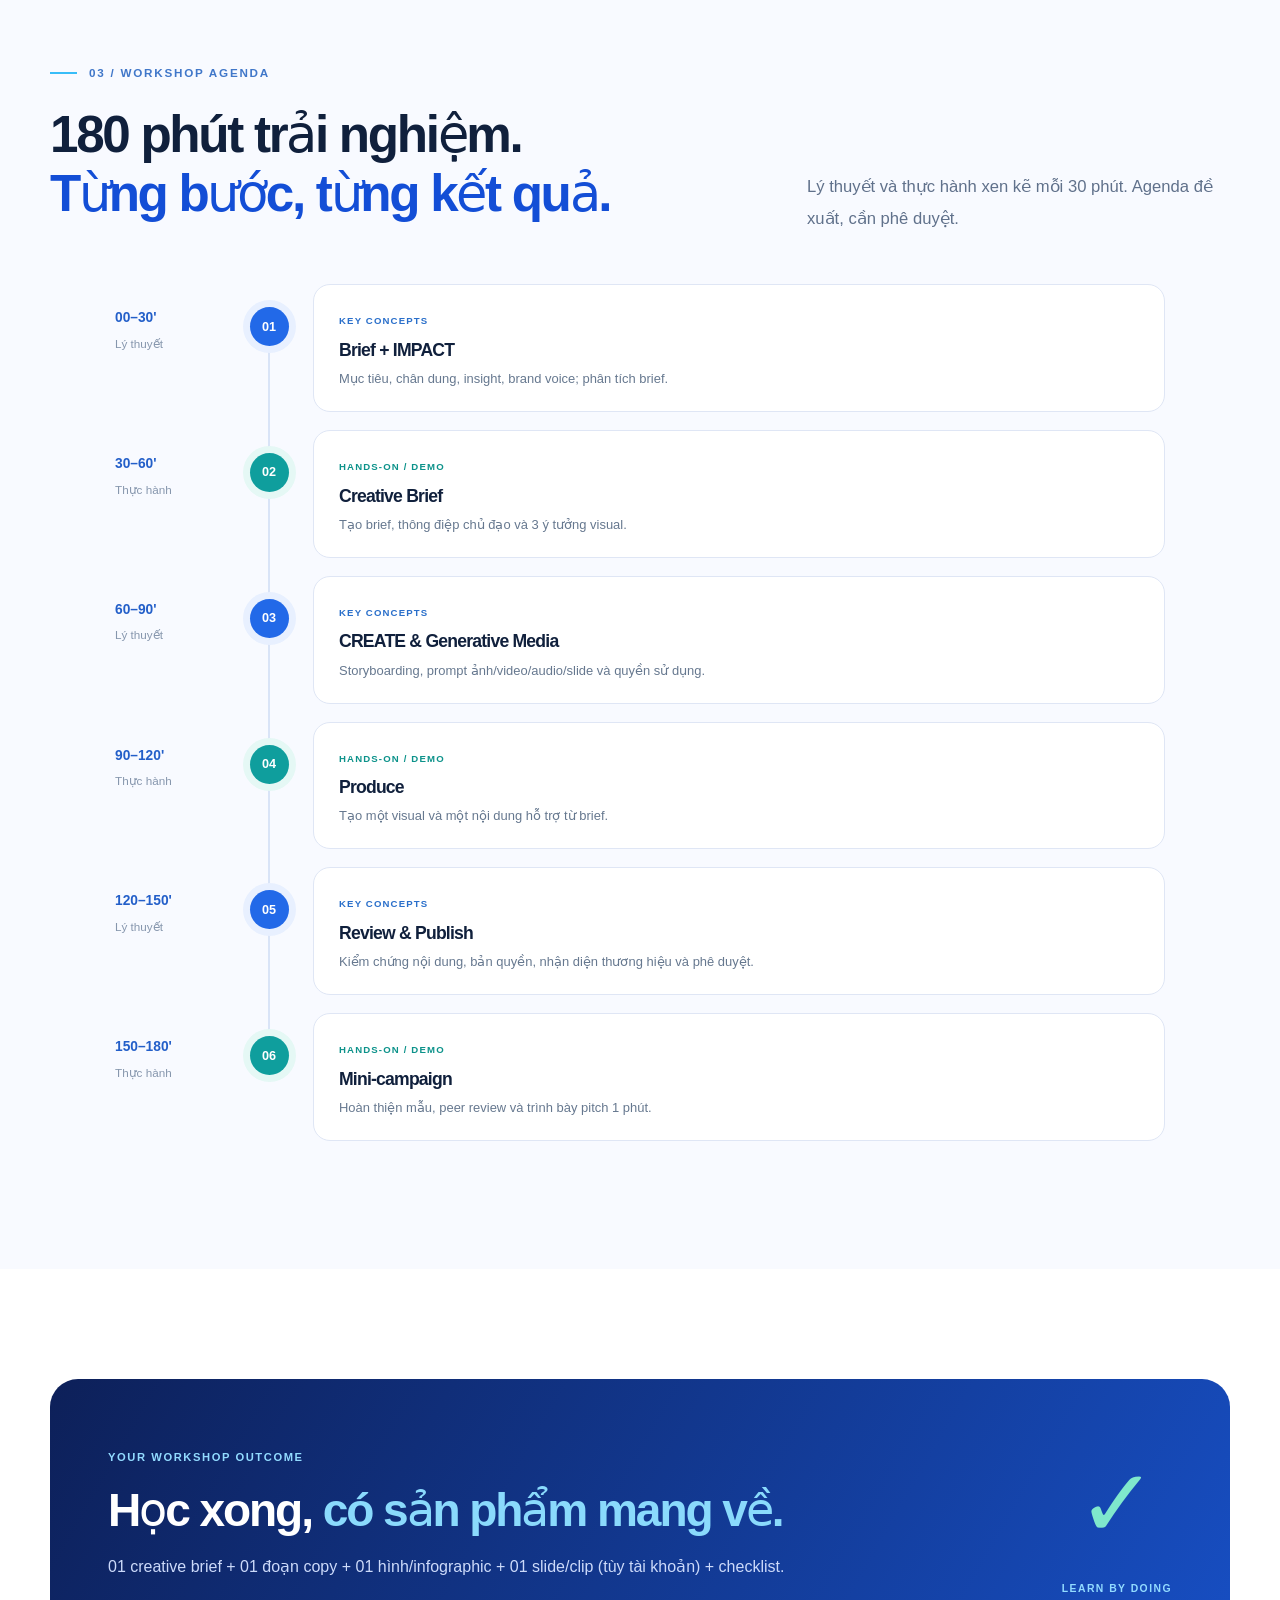
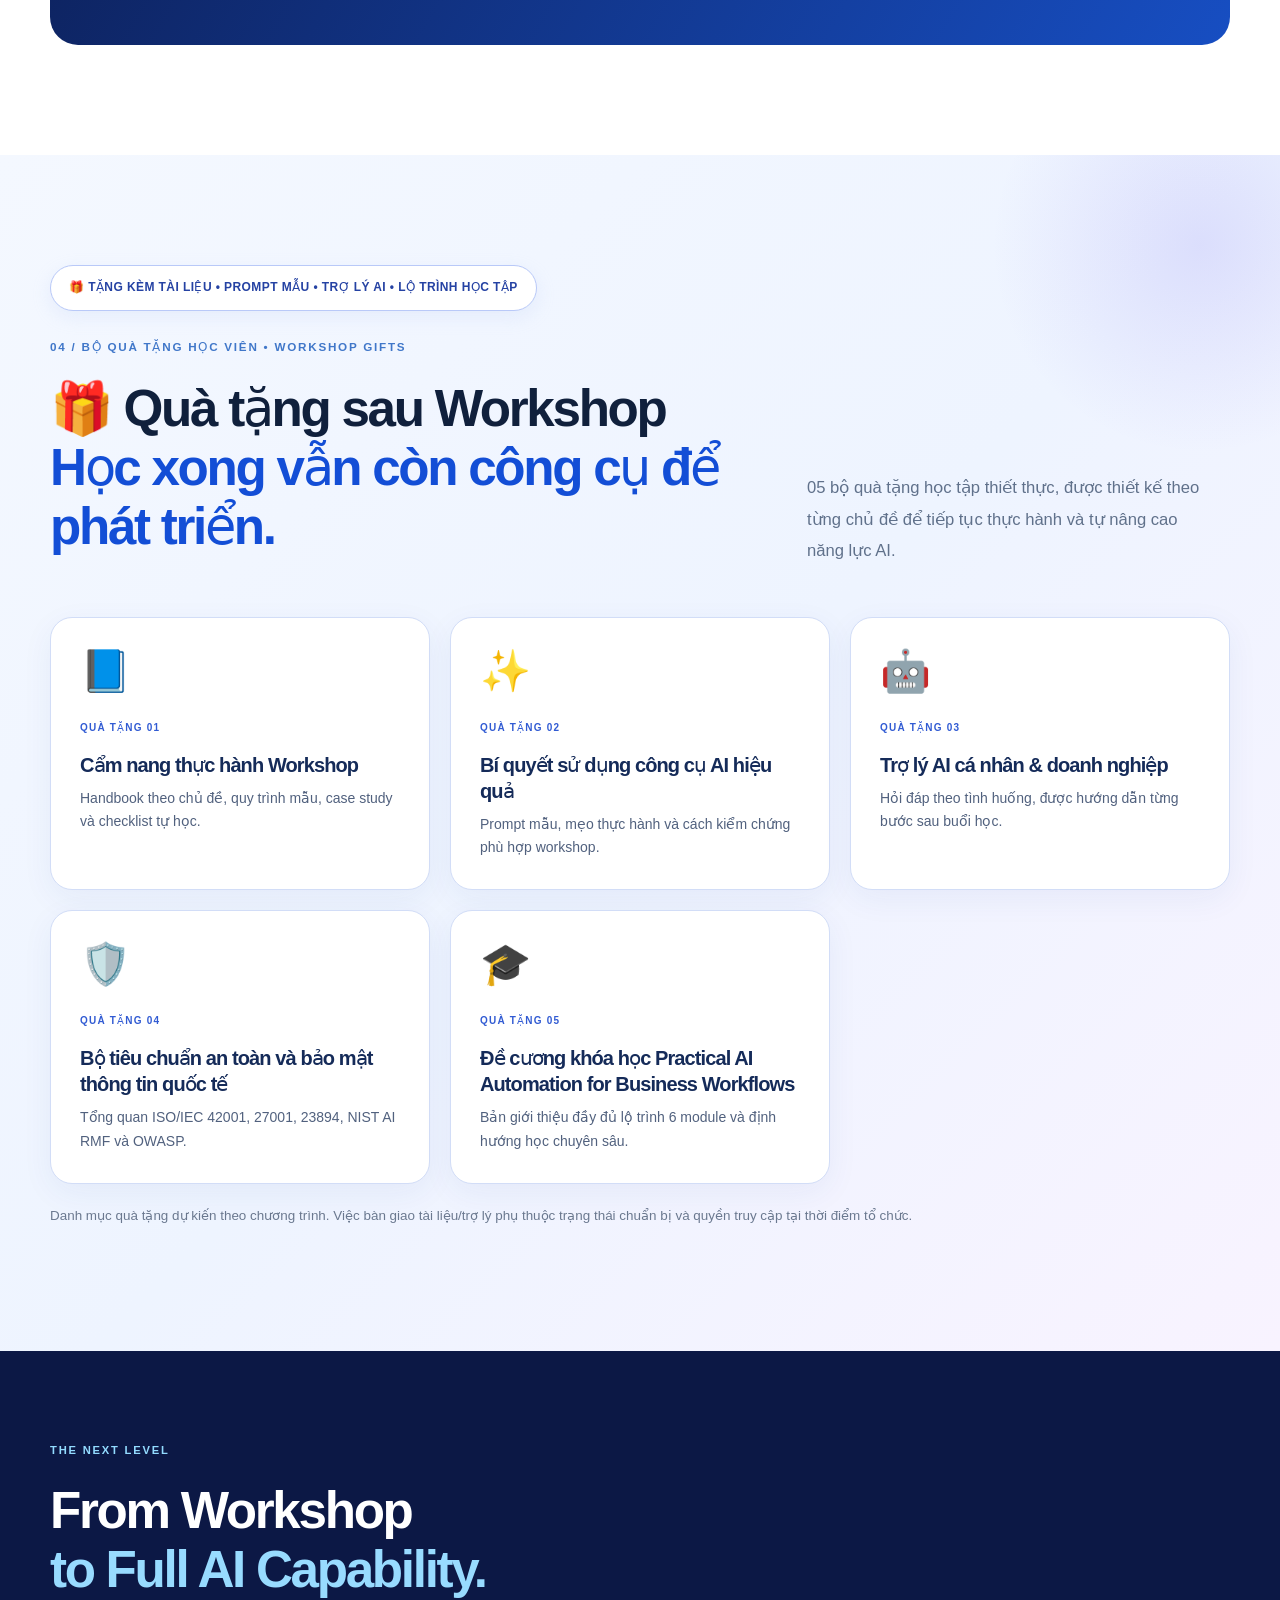
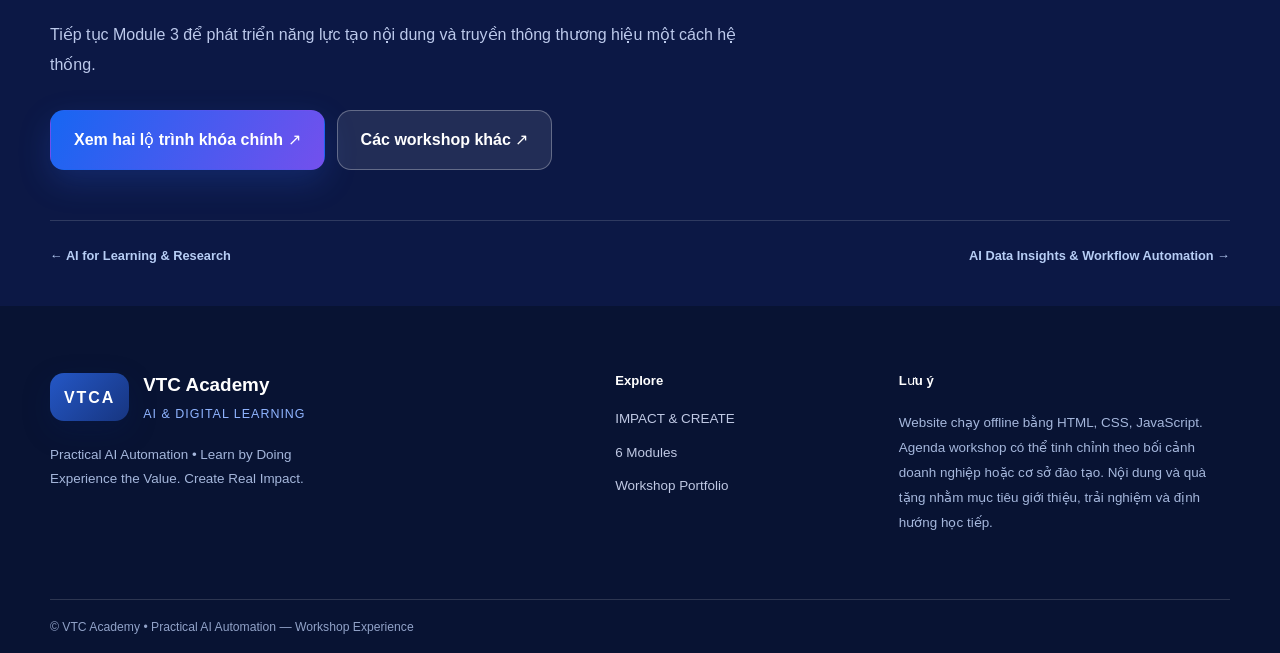
==== commit cbd726b4: "Update VTCA Workshops Website - Latest Version" ====
--- a/workshop-creative.html
+++ b/workshop-creative.html
@@ -1 +1,27 @@
-<!doctype html><html lang="vi"><head><meta charset="utf-8"><meta name="viewport" content="width=device-width,initial-scale=1"><meta name="color-scheme" content="light"><meta name="description" content="Từ một brief tới mini-campaign: nội dung, hình ảnh và câu chuyện nhất quán với thương hiệu."><title>AI Creative Content &amp; Personal Branding | VTC Academy</title><link rel="stylesheet" href="styles.css"></head><body><header class="site-header"><div class="container header-inner"><a class="logo" href="index.html" aria-label="VTC Academy Home"><img src="assets/vtca-wordmark.png" alt="VTC Academy"></a><nav class="desktop-nav"><a href="index.html#frameworks">IMPACT & CREATE</a><a href="index.html#modules">Modules</a><a href="index.html#workshops">Workshops</a><a href="index.html#pathways">Lộ trình</a></nav><a class="header-cta" href="index.html#workshops">Khám phá workshop <span>↗</span></a><button class="menu-toggle" aria-label="Mở menu" aria-expanded="false">☰</button></div><nav class="mobile-nav"><a href="index.html">Trang chủ</a><a href="index.html#frameworks">IMPACT & CREATE</a><a href="index.html#modules">Modules</a><a href="index.html#workshops">Workshops</a></nav></header><main><section class="workshop-hero creative-theme"><div class="hero-glow-a"></div><div class="hero-glow-b"></div><div class="container"><a class="back-link" href="index.html#workshops">← Trở về danh sách workshop</a><div class="workshop-hero-inner"><div class="workshop-hero-copy"><span class="eyebrow"><span class="pulse-dot"></span>W02 • MODULE 03 • 3 giờ</span><h1>AI Creative Content &amp; Personal Branding</h1><h2>Sáng tạo nội dung số và xây dựng thương hiệu bằng AI</h2><p>Từ một brief tới mini-campaign: nội dung, hình ảnh và câu chuyện nhất quán với thương hiệu.</p><div class="hero-chips"><span>◷ 3 giờ</span><span>✧ IMPACT + CREATE</span><span>◎ AI Image · Video · Audio · Slide</span></div><div class="button-row"><a class="btn btn-primary" href="#agenda">Xem agenda chi tiết <span>↓</span></a><a class="btn btn-glass" href="#gifts">Quà tặng workshop <span>↗</span></a></div></div><div class="workshop-visual"><div class="hero-generic"><span>WORKSHOP EXPERIENCE</span><div>✧</div><strong>LEARN → BUILD → SHOWCASE</strong></div></div></div><div class="workshop-highlights"><div><strong>3 giờ</strong><span>Trải nghiệm tập trung</span></div><div><strong>03</strong><span>Module kết nối</span></div><div><strong>5 nhóm</strong><span>Tài liệu / quà tặng</span></div><div><strong>IMPACT + CREATE</strong><span>Framework</span></div></div></div></section><nav class="page-subnav" aria-label="Điều hướng workshop"><div class="container"><a href="#overview">Tổng quan</a><a href="#contents">Nội dung</a><a href="#agenda">Agenda</a><a href="#outcomes">Sản phẩm</a><a href="#gifts">Quà tặng</a><a href="#next">Học tiếp</a></div></nav><section class="section overview-section" id="overview"><div class="container"><div class="kicker"><span class="kicker-line"></span> 01 / WORKSHOP OVERVIEW</div><div class="section-heading split"><h2>Không chỉ nghe.<br><em>Trải nghiệm và tạo sản phẩm.</em></h2><p>Tư duy IMPACT để nắm rõ mục tiêu và khán giả; dùng CREATE để thiết kế nguồn lực, sáng tạo đa định dạng, kiểm tra chất lượng và quyền sử dụng.</p></div><div class="overview-feature-grid"><div class="overview-feature"><span>FOR WHOM</span><strong>Sinh viên · Giáo viên · Marketing · Truyền thông</strong><p>Thiết kế để người học được áp dụng tư duy trong chính công việc hoặc học tập.</p></div><div class="overview-feature"><span>THE TOOLS</span><strong>AI Image · Video · Audio · Slide</strong><p>Công cụ thực hành và demo theo phạm vi tài khoản được hỗ trợ.</p></div><div class="overview-feature"><span>THE TAKEAWAY</span><strong>Mini-project + Checklist</strong><p>Kết quả thực tế để tiếp tục phát triển trong chương trình chính.</p></div></div></div></section><section class="section content-section" id="contents"><div class="container"><div class="kicker"><span class="kicker-line"></span> 02 / WHAT YOU WILL LEARN</div><div class="section-heading split"><h2>Kiến thức cốt lõi.<br><em>Thực hành có định hướng.</em></h2><p>Những nội dung quan trọng của workshop được sắp xếp từ tư duy tới thao tác và kiểm chứng đầu ra.</p></div><div class="topic-grid"><article class="topic-card"><span>01</span><p>IMPACT: mục tiêu truyền thông, chân dung khách hàng, thông điệp và KPI.</p></article><article class="topic-card"><span>02</span><p>CREATE: chiến lược nội dung, storyboard, prompt và workflow sáng tạo.</p></article><article class="topic-card"><span>03</span><p>Thực hành bài viết + hình ảnh/infographic + slide hoặc clip ngắn.</p></article><article class="topic-card"><span>04</span><p>Kiểm chứng thông điệp, bản quyền, hình ảnh/giọng nói và bước duyệt xuất bản.</p></article></div></div></section><section class="section mini-experience"><div class="container"><div class="kicker"><span class="kicker-line"></span> HANDS-ON EXPERIENCE / FROM BRIEF TO BRAND STORY</div><div class="mini-flow"><strong>Brief → Copy → Visual → Slide/Clip → Review</strong><p>Một mini-campaign đa định dạng với thông điệp nhất quán.</p></div></div></section><section class="section agenda-section" id="agenda"><div class="container"><div class="kicker"><span class="kicker-line"></span> 03 / WORKSHOP AGENDA</div><div class="section-heading split"><h2>180 phút trải nghiệm.<br><em>Từng bước, từng kết quả.</em></h2><p>Lý thuyết và thực hành xen kẽ mỗi 30 phút. Agenda đề xuất, cần phê duyệt.</p></div><div class="agenda-timeline"><div class="agenda-item theory"><div class="agenda-time"><span>00–30'</span><small>Lý thuyết</small></div><div class="agenda-track"><span>01</span></div><div class="agenda-content"><span class="agenda-chip">KEY CONCEPTS</span><h3>Brief + IMPACT</h3><p>Mục tiêu, chân dung, insight, brand voice; phân tích brief.</p></div></div><div class="agenda-item practice"><div class="agenda-time"><span>30–60'</span><small>Thực hành</small></div><div class="agenda-track"><span>02</span></div><div class="agenda-content"><span class="agenda-chip">HANDS-ON / DEMO</span><h3>Creative Brief</h3><p>Tạo brief, thông điệp chủ đạo và 3 ý tưởng visual.</p></div></div><div class="agenda-item theory"><div class="agenda-time"><span>60–90'</span><small>Lý thuyết</small></div><div class="agenda-track"><span>03</span></div><div class="agenda-content"><span class="agenda-chip">KEY CONCEPTS</span><h3>CREATE &amp; Generative Media</h3><p>Storyboarding, prompt ảnh/video/audio/slide và quyền sử dụng.</p></div></div><div class="agenda-item practice"><div class="agenda-time"><span>90–120'</span><small>Thực hành</small></div><div class="agenda-track"><span>04</span></div><div class="agenda-content"><span class="agenda-chip">HANDS-ON / DEMO</span><h3>Produce</h3><p>Tạo một visual và một nội dung hỗ trợ từ brief.</p></div></div><div class="agenda-item theory"><div class="agenda-time"><span>120–150'</span><small>Lý thuyết</small></div><div class="agenda-track"><span>05</span></div><div class="agenda-content"><span class="agenda-chip">KEY CONCEPTS</span><h3>Review &amp; Publish</h3><p>Kiểm chứng nội dung, bản quyền, nhận diện thương hiệu và phê duyệt.</p></div></div><div class="agenda-item practice"><div class="agenda-time"><span>150–180'</span><small>Thực hành</small></div><div class="agenda-track"><span>06</span></div><div class="agenda-content"><span class="agenda-chip">HANDS-ON / DEMO</span><h3>Mini-campaign</h3><p>Hoàn thiện mẫu, peer review và trình bày pitch 1 phút.</p></div></div></div></div></section><section class="section outcome-section" id="outcomes"><div class="container"><div class="outcome-box"><div><span>YOUR WORKSHOP OUTCOME</span><h2>Học xong, <em>có sản phẩm mang về.</em></h2><p>01 creative brief + 01 đoạn copy + 01 hình/infographic + 01 slide/clip (tùy tài khoản) + checklist.</p></div><div class="outcome-figure">✓<span>LEARN BY DOING</span></div></div></div></section><section class="section gifts-section" id="gifts"><div class="container"><div class="kicker"><span class="kicker-line"></span> 04 / EXCLUSIVE LEARNING GIFTS</div><div class="section-heading split"><h2>Không dừng ở workshop.<br><em>Tiếp tục học cùng VTCA.</em></h2><p>Bộ tài liệu hỗ trợ tự học, tips công cụ và trợ lý hỏi đáp sau buổi workshop.</p></div><div class="gift-grid"><article class="gift-card"><span>01</span><h3>Workshop Handbook</h3><p>Cẩm nang chuyên đề, case study, checklist và bài thực hành.</p></article><article class="gift-card"><span>02</span><h3>AI Tool Tips</h3><p>Mẹo hiệu quả, prompt mẫu, quy trình và tình huống điển hình.</p></article><article class="gift-card"><span>03</span><h3>Personal &amp; Enterprise AI Advisors</h3><p>Trợ lý hỏi đáp về chính nội dung workshop, hướng dẫn từng bước.</p></article><article class="gift-card"><span>04</span><h3>International Standards</h3><p>Bộ khung tham chiếu an toàn và bảo mật thông tin quốc tế.</p></article><article class="gift-card"><span>05</span><h3>Full Course Overview</h3><p>Chương trình Practical AI Automation for Business Workflows.</p></article></div><p class="section-note">Danh mục quà tặng dự kiến theo chương trình. Việc bàn giao tài liệu/trợ lý phụ thuộc trạng thái chuẩn bị và quyền truy cập tại thời điểm tổ chức.</p></div></section><section class="section next-section" id="next"><div class="container"><div class="next-box"><span>THE NEXT LEVEL</span><h2>From Workshop<br><em>to Full AI Capability.</em></h2><p>Tiếp tục Module 3 để phát triển năng lực tạo nội dung và truyền thông thương hiệu một cách hệ thống.</p><div class="next-actions"><a href="index.html#pathways" class="btn btn-primary">Xem hai lộ trình khóa chính ↗</a><a href="index.html#workshops" class="btn btn-light">Các workshop khác ↗</a></div></div><div class="page-pagination"><a href="workshop-learning.html">← AI for Learning &amp; Research</a><a href="workshop-data.html">AI Data Insights &amp; Workflow Automation →</a></div></div></section></main><footer class="site-footer"><div class="container footer-main"><div><a class="logo" href="index.html"><img src="assets/vtca-wordmark.png" alt="VTC Academy"></a><p>Practical AI Automation • Learn by Doing<br>Experience the Value. Create Real Impact.</p></div><div><strong>Explore</strong><a href="index.html#frameworks">IMPACT & CREATE</a><a href="index.html#modules">6 Modules</a><a href="index.html#workshops">Workshop Portfolio</a></div><div><strong>Lưu ý</strong><p>Website chạy offline bằng HTML, CSS, JavaScript. W02–W04 là agenda đề xuất. Nội dung học, quà tặng và hình minh họa là tài liệu giới thiệu, không phải cam kết kết quả định lượng.</p></div></div><div class="container footer-bottom">© VTC Academy • Practical AI Automation — Workshop Experience</div></footer><div class="lightbox" id="lightbox" aria-hidden="true" role="dialog" aria-label="Xem ảnh lớn"><button class="lb-close" aria-label="Đóng ảnh">✕</button><button class="lb-prev" aria-label="Ảnh trước">‹</button><figure><img id="lightboxImage" alt="Ảnh minh họa phóng to"><figcaption id="lightboxCaption"></figcaption></figure><button class="lb-next" aria-label="Ảnh tiếp">›</button></div><script src="script.js"></script></body></html>+<!DOCTYPE html>
+
+<html lang="vi"><head><meta charset="utf-8"/><meta content="width=device-width,initial-scale=1" name="viewport"/><meta content="light" name="color-scheme"/><meta content="Từ một brief tới mini-campaign: nội dung, hình ảnh và câu chuyện nhất quán với thương hiệu." name="description"/><title>AI Creative Content &amp; Personal Branding | VTC Academy</title><link href="styles.css" rel="stylesheet"/></head><body><header class="site-header"><div class="container header-inner"><a aria-label="VTC Academy Home" class="logo" href="index.html"><img alt="VTC Academy" src="assets/vtca-wordmark.png"/></a><nav class="desktop-nav"><a href="index.html#frameworks">IMPACT &amp; CREATE</a><a href="index.html#modules">Modules</a><a href="index.html#workshops">Workshops</a><a href="index.html#pathways">Lộ trình</a></nav><a class="header-cta" href="index.html#workshops">Khám phá workshop <span>↗</span></a><button aria-expanded="false" aria-label="Mở menu" class="menu-toggle">☰</button></div><nav class="mobile-nav"><a href="index.html">Trang chủ</a><a href="index.html#frameworks">IMPACT &amp; CREATE</a><a href="index.html#modules">Modules</a><a href="index.html#workshops">Workshops</a></nav></header><main><section class="workshop-hero creative-theme"><div class="hero-glow-a"></div><div class="hero-glow-b"></div><div class="container"><a class="back-link" href="index.html#workshops">← Trở về danh sách workshop</a><div class="workshop-hero-inner"><div class="workshop-hero-copy"><span class="eyebrow"><span class="pulse-dot"></span>W02 • MODULE 03 • 3 giờ</span><h1>AI Creative Content &amp; Personal Branding</h1><h2>Sáng tạo nội dung số và xây dựng thương hiệu bằng AI</h2><p>Từ một brief tới mini-campaign: nội dung, hình ảnh và câu chuyện nhất quán với thương hiệu.</p><div class="hero-chips"><span>◷ 3 giờ</span><span>✧ IMPACT + CREATE</span><span>◎ AI Image · Video · Audio · Slide</span></div><div class="button-row"><a class="btn btn-primary" href="#agenda">Xem agenda chi tiết <span>↓</span></a><a class="btn btn-glass" href="#gifts">Quà tặng workshop <span>↗</span></a></div></div><div class="workshop-visual"><div class="hero-generic"><span>WORKSHOP EXPERIENCE</span><div>✧</div><strong>LEARN → BUILD → SHOWCASE</strong></div></div></div><div class="workshop-highlights"><div><strong>3 giờ</strong><span>Trải nghiệm tập trung</span></div><div><strong>03</strong><span>Module kết nối</span></div><div><strong>5 nhóm</strong><span>Tài liệu / quà tặng</span></div><div><strong>IMPACT + CREATE</strong><span>Framework</span></div></div></div></section><nav aria-label="Điều hướng workshop" class="page-subnav"><div class="container"><a href="#overview">Tổng quan</a><a href="#contents">Nội dung</a><a href="#agenda">Agenda</a><a href="#outcomes">Sản phẩm</a><a href="#gifts">Quà tặng</a><a href="#next">Học tiếp</a></div></nav><div class="workshop-editorial-banner container"><img alt="Minh họa trải nghiệm AI thực tế của học viên" loading="lazy" src="assets/workshop-creative-illustration.webp"/><div class="editorial-caption">HỌC QUA TÌNH HUỐNG THỰC TẾ  •  THINK → PRACTICE → CREATE</div></div><section class="section overview-section" id="overview"><div class="container"><div class="kicker"><span class="kicker-line"></span> 01 / WORKSHOP OVERVIEW</div><div class="section-heading split"><h2>Không chỉ nghe.<br/><em>Trải nghiệm và tạo sản phẩm.</em></h2><p>Tư duy IMPACT để nắm rõ mục tiêu và khán giả; dùng CREATE để thiết kế nguồn lực, sáng tạo đa định dạng, kiểm tra chất lượng và quyền sử dụng.</p></div><div class="overview-feature-grid"><div class="overview-feature"><span>FOR WHOM</span><strong>Sinh viên · Giáo viên · Marketing · Truyền thông</strong><p>Thiết kế để người học được áp dụng tư duy trong chính công việc hoặc học tập.</p></div><div class="overview-feature"><span>THE TOOLS</span><strong>AI Image · Video · Audio · Slide</strong><p>Công cụ thực hành và demo theo phạm vi tài khoản được hỗ trợ.</p></div><div class="overview-feature"><span>THE TAKEAWAY</span><strong>Mini-project + Checklist</strong><p>Kết quả thực tế để tiếp tục phát triển trong chương trình chính.</p></div></div></div></section><section class="section content-section" id="contents"><div class="container"><div class="kicker"><span class="kicker-line"></span> 02 / WHAT YOU WILL LEARN</div><div class="section-heading split"><h2>Kiến thức cốt lõi.<br/><em>Thực hành có định hướng.</em></h2><p>Những nội dung quan trọng của workshop được sắp xếp từ tư duy tới thao tác và kiểm chứng đầu ra.</p></div><div class="topic-grid"><article class="topic-card"><span>01</span><p>IMPACT: mục tiêu truyền thông, chân dung khách hàng, thông điệp và KPI.</p></article><article class="topic-card"><span>02</span><p>CREATE: chiến lược nội dung, storyboard, prompt và workflow sáng tạo.</p></article><article class="topic-card"><span>03</span><p>Thực hành bài viết + hình ảnh/infographic + slide hoặc clip ngắn.</p></article><article class="topic-card"><span>04</span><p>Kiểm chứng thông điệp, bản quyền, hình ảnh/giọng nói và bước duyệt xuất bản.</p></article></div></div></section><section class="section mini-experience"><div class="container"><div class="kicker"><span class="kicker-line"></span> HANDS-ON EXPERIENCE / FROM BRIEF TO BRAND STORY</div><div class="mini-flow"><strong>Brief → Copy → Visual → Slide/Clip → Review</strong><p>Một mini-campaign đa định dạng với thông điệp nhất quán.</p></div></div></section><section class="section agenda-section" id="agenda"><div class="container"><div class="kicker"><span class="kicker-line"></span> 03 / WORKSHOP AGENDA</div><div class="section-heading split"><h2>180 phút trải nghiệm.<br/><em>Từng bước, từng kết quả.</em></h2><p>Lý thuyết và thực hành xen kẽ mỗi 30 phút. Agenda đề xuất, cần phê duyệt.</p></div><div class="agenda-timeline"><div class="agenda-item theory"><div class="agenda-time"><span>00–30'</span><small>Lý thuyết</small></div><div class="agenda-track"><span>01</span></div><div class="agenda-content"><span class="agenda-chip">KEY CONCEPTS</span><h3>Brief + IMPACT</h3><p>Mục tiêu, chân dung, insight, brand voice; phân tích brief.</p></div></div><div class="agenda-item practice"><div class="agenda-time"><span>30–60'</span><small>Thực hành</small></div><div class="agenda-track"><span>02</span></div><div class="agenda-content"><span class="agenda-chip">HANDS-ON / DEMO</span><h3>Creative Brief</h3><p>Tạo brief, thông điệp chủ đạo và 3 ý tưởng visual.</p></div></div><div class="agenda-item theory"><div class="agenda-time"><span>60–90'</span><small>Lý thuyết</small></div><div class="agenda-track"><span>03</span></div><div class="agenda-content"><span class="agenda-chip">KEY CONCEPTS</span><h3>CREATE &amp; Generative Media</h3><p>Storyboarding, prompt ảnh/video/audio/slide và quyền sử dụng.</p></div></div><div class="agenda-item practice"><div class="agenda-time"><span>90–120'</span><small>Thực hành</small></div><div class="agenda-track"><span>04</span></div><div class="agenda-content"><span class="agenda-chip">HANDS-ON / DEMO</span><h3>Produce</h3><p>Tạo một visual và một nội dung hỗ trợ từ brief.</p></div></div><div class="agenda-item theory"><div class="agenda-time"><span>120–150'</span><small>Lý thuyết</small></div><div class="agenda-track"><span>05</span></div><div class="agenda-content"><span class="agenda-chip">KEY CONCEPTS</span><h3>Review &amp; Publish</h3><p>Kiểm chứng nội dung, bản quyền, nhận diện thương hiệu và phê duyệt.</p></div></div><div class="agenda-item practice"><div class="agenda-time"><span>150–180'</span><small>Thực hành</small></div><div class="agenda-track"><span>06</span></div><div class="agenda-content"><span class="agenda-chip">HANDS-ON / DEMO</span><h3>Mini-campaign</h3><p>Hoàn thiện mẫu, peer review và trình bày pitch 1 phút.</p></div></div></div></div></section><section class="section outcome-section" id="outcomes"><div class="container"><div class="outcome-box"><div><span>YOUR WORKSHOP OUTCOME</span><h2>Học xong, <em>có sản phẩm mang về.</em></h2><p>01 creative brief + 01 đoạn copy + 01 hình/infographic + 01 slide/clip (tùy tài khoản) + checklist.</p></div><div class="outcome-figure">✓<span>LEARN BY DOING</span></div></div></div></section><section class="gifts-premium gifts-section section" id="gifts"><div class="container"><div class="gift-ribbon">🎁  TẶNG KÈM TÀI LIỆU • PROMPT MẪU • TRỢ LÝ AI • LỘ TRÌNH HỌC TẬP</div><div class="kicker">04 / BỘ QUÀ TẶNG HỌC VIÊN  •  WORKSHOP GIFTS</div><div class="section-heading split"><h2>🎁 Quà tặng sau Workshop<br/><em>Học xong vẫn còn công cụ để phát triển.</em></h2><p>05 bộ quà tặng học tập thiết thực, được thiết kế theo từng chủ đề để tiếp tục thực hành và tự nâng cao năng lực AI.</p></div><div class="gift-grid"><article class="gift-card gift-card-wow"><div class="gift-icon">📘</div><span class="gift-num">QUÀ TẶNG 01</span><h3>Cẩm nang thực hành Workshop</h3><p>Handbook theo chủ đề, quy trình mẫu, case study và checklist tự học.</p></article><article class="gift-card gift-card-wow"><div class="gift-icon">✨</div><span class="gift-num">QUÀ TẶNG 02</span><h3>Bí quyết sử dụng công cụ AI hiệu quả</h3><p>Prompt mẫu, mẹo thực hành và cách kiểm chứng phù hợp workshop.</p></article><article class="gift-card gift-card-wow"><div class="gift-icon">🤖</div><span class="gift-num">QUÀ TẶNG 03</span><h3>Trợ lý AI cá nhân &amp; doanh nghiệp</h3><p>Hỏi đáp theo tình huống, được hướng dẫn từng bước sau buổi học.</p></article><article class="gift-card gift-card-wow"><div class="gift-icon">🛡️</div><span class="gift-num">QUÀ TẶNG 04</span><h3>Bộ tiêu chuẩn an toàn và bảo mật thông tin quốc tế</h3><p>Tổng quan ISO/IEC 42001, 27001, 23894, NIST AI RMF và OWASP.</p></article><article class="gift-card gift-card-wow"><div class="gift-icon">🎓</div><span class="gift-num">QUÀ TẶNG 05</span><h3>Đề cương khóa học Practical AI Automation for Business Workflows</h3><p>Bản giới thiệu đầy đủ lộ trình 6 module và định hướng học chuyên sâu.</p></article></div><p class="section-note">Danh mục quà tặng dự kiến theo chương trình. Việc bàn giao tài liệu/trợ lý phụ thuộc trạng thái chuẩn bị và quyền truy cập tại thời điểm tổ chức.</p></div></section><section class="section next-section" id="next"><div class="container"><div class="next-box"><span>THE NEXT LEVEL</span><h2>From Workshop<br/><em>to Full AI Capability.</em></h2><p>Tiếp tục Module 3 để phát triển năng lực tạo nội dung và truyền thông thương hiệu một cách hệ thống.</p><div class="next-actions"><a class="btn btn-primary" href="index.html#pathways">Xem hai lộ trình khóa chính ↗</a><a class="btn btn-light" href="index.html#workshops">Các workshop khác ↗</a></div></div><div class="page-pagination"><a href="workshop-learning.html">← AI for Learning &amp; Research</a><a href="workshop-data.html">AI Data Insights &amp; Workflow Automation →</a></div></div></section></main><footer class="site-footer">
+<div class="container footer-main">
+<div>
+<div class="footer-brand">
+<span class="footer-brand-chip">VTCA</span>
+<div class="footer-brand-meta">
+<strong>VTC Academy</strong>
+<small>AI &amp; Digital Learning</small>
+</div>
+</div>
+<p>Practical AI Automation • Learn by Doing<br/>Experience the Value. Create Real Impact.</p>
+</div>
+<div>
+<strong>Explore</strong>
+<a href="index.html#frameworks">IMPACT &amp; CREATE</a>
+<a href="index.html#modules">6 Modules</a>
+<a href="index.html#workshops">Workshop Portfolio</a>
+</div>
+<div>
+<strong>Lưu ý</strong>
+<p>Website chạy offline bằng HTML, CSS, JavaScript. Agenda workshop có thể tinh chỉnh theo bối cảnh doanh nghiệp hoặc cơ sở đào tạo. Nội dung và quà tặng nhằm mục tiêu giới thiệu, trải nghiệm và định hướng học tiếp.</p>
+</div>
+</div>
+<div class="container footer-bottom">© VTC Academy • Practical AI Automation — Workshop Experience</div>
+</footer><div aria-hidden="true" aria-label="Xem ảnh lớn" class="lightbox" id="lightbox" role="dialog"><button aria-label="Đóng ảnh" class="lb-close">✕</button><button aria-label="Ảnh trước" class="lb-prev">‹</button><figure><img alt="Ảnh minh họa phóng to" id="lightboxImage"/><figcaption id="lightboxCaption"></figcaption></figure><button aria-label="Ảnh tiếp" class="lb-next">›</button></div><script src="script.js"></script></body></html>
--- a/styles.css
+++ b/styles.css
@@ -10,3 +10,51 @@
 
 /* Security & Governance showcase v3: structured highlights, two visuals */
 .security-audience-grid{display:grid;grid-template-columns:repeat(3,1fr);gap:20px;margin-top:34px}.audience-spotlight{background:linear-gradient(150deg,#f8faff,#eef4ff);border:1px solid #dce7fc;border-radius:28px;padding:30px;min-height:290px;box-shadow:0 18px 45px rgba(20,57,120,.06);display:flex;flex-direction:column}.audience-spotlight:nth-child(2){background:linear-gradient(155deg,#f3f0ff,#f8fbff)}.audience-spotlight:nth-child(3){background:linear-gradient(155deg,#edfffa,#f9fcff)}.spotlight-icon{font-size:32px;color:#1b69ce;margin-bottom:22px}.audience-spotlight>span,.knowledge-badge{font-size:12px;font-weight:800;letter-spacing:.16em;color:#347bd6}.audience-spotlight h3{font-size:25px;letter-spacing:-.03em;margin:13px 0}.audience-spotlight p{font-size:15px;color:#62738f;line-height:1.7;margin:0}.spotlight-footer{font-size:13px;color:#1b65ba;font-weight:800;padding-top:22px;margin-top:auto}.security-knowledge-grid{display:grid;grid-template-columns:repeat(4,1fr);gap:18px}.knowledge-card{border-radius:26px;padding:25px;min-height:310px;display:flex;flex-direction:column;border:1px solid rgba(255,255,255,.3);box-shadow:0 18px 40px rgba(15,36,90,.08);background:linear-gradient(135deg,#f2edff,#fff)}.knowledge-card.teal{background:linear-gradient(135deg,#e5fbf6,#fff)}.knowledge-card.blue{background:linear-gradient(135deg,#e6f3ff,#fff)}.knowledge-card.amber{background:linear-gradient(135deg,#fff3db,#fff)}.knowledge-card.purple .knowledge-symbol{color:#7844dc}.knowledge-card.teal .knowledge-symbol{color:#008d80}.knowledge-card.blue .knowledge-symbol{color:#137ee6}.knowledge-card.amber .knowledge-symbol{color:#d48a10}.knowledge-symbol{font-size:52px;line-height:1.3;margin:18px 0 9px}.knowledge-card h3{font-size:22px;line-height:1.25;letter-spacing:-.03em;margin:0 0 12px;color:#14264b}.knowledge-card p{font-size:14px;line-height:1.7;color:#596b87;margin:0}.knowledge-tags{display:flex;flex-wrap:wrap;gap:7px;margin-top:auto;padding-top:22px}.knowledge-tags span{font-size:10px;font-weight:800;letter-spacing:.08em;border:1px solid #bed0ea;background:rgba(255,255,255,.7);padding:7px 9px;border-radius:30px}.security-showcase{background:linear-gradient(#f8fbff,#fff)}.security-feature-visual{margin:34px 0 46px;padding:24px;border:1px solid #d7e4f6;background:white;border-radius:28px;box-shadow:0 24px 60px rgba(22,59,110,.07)}.feature-heading{display:flex;align-items:center;justify-content:space-between;gap:20px;margin:0 0 18px}.feature-heading span,.decision-panel>div>span{font-size:11px;font-weight:900;letter-spacing:.17em;color:#347bd6}.feature-heading h3{font-size:25px;line-height:1.2;letter-spacing:-.03em;margin:8px 0}.feature-heading p{color:#64748b;line-height:1.5;margin:0;font-size:14px}.visual-expand{background:#102d69;border:0;border-radius:40px;color:white;padding:13px 22px;font-weight:800;cursor:pointer;flex-shrink:0}.visual-frame{width:100%;display:block;cursor:zoom-in;border:0;padding:0;background:#eaf4ff;border-radius:17px;overflow:hidden}.visual-frame img{width:100%;height:auto;display:block}.control-layers{display:grid;grid-template-columns:repeat(3,1fr);gap:15px;margin:34px 0 90px}.control-layer{padding:26px;border-radius:24px;background:#0d285d;color:white;position:relative;overflow:hidden}.control-layer:nth-child(2){background:#105c85}.control-layer:nth-child(3){background:#492a92}.control-layer b{font-size:13px;color:#75dffc}.control-layer h3{font-size:22px;margin:14px 0 8px;color:white}.control-layer p{font-size:14px;line-height:1.6;color:#dfebff;margin:0}.security-application-heading{margin-top:38px}.tool-control-grid{display:grid;grid-template-columns:repeat(3,1fr);gap:18px;margin:35px 0 70px}.tool-control{padding:28px;border:1px solid #d8e5fb;border-radius:24px;background:#fff;box-shadow:0 15px 30px rgba(14,44,96,.04);transition:transform .2s,border-color .2s}.tool-control:hover{transform:translateY(-5px);border-color:#5496fa}.tool-control>span{font-size:11px;font-weight:900;letter-spacing:.13em;color:#3181da}.tool-control h3{font-size:25px;margin:12px 0 8px}.tool-control p{color:#667793;font-size:14px}.tool-control strong{display:block;color:#143a76;font-size:13px;margin:18px 0 10px}.tool-control ul{margin:0;padding-left:19px;color:#506583;font-size:14px;line-height:1.9}.roadmap-visual{margin-top:40px}.decision-panel{display:grid;grid-template-columns:1.3fr 1fr;gap:26px;padding:34px;border-radius:26px;background:linear-gradient(125deg,#0b2155,#173d8a);color:white}.decision-panel h3{font-size:30px;margin:12px 0;letter-spacing:-.025em;color:#fff}.decision-panel h3 em{color:#84dbff}.decision-panel p{font-size:17px;line-height:1.6;color:#e4edff}.decision-questions{display:grid;gap:10px;align-content:center}.decision-questions span{padding:12px 16px;border:1px solid rgba(180,219,255,.3);background:rgba(255,255,255,.08);border-radius:12px;font-weight:700;font-size:14px}.security-modal{position:fixed;inset:0;z-index:2000;background:rgba(5,12,34,.96);display:none;align-items:center;justify-content:center;flex-direction:column;padding:20px;color:white}.security-modal.open{display:flex}.security-modal-header{display:flex;align-items:center;justify-content:space-between;width:min(96vw,1600px);margin:0 0 12px;gap:20px}.security-modal-close{background:white;color:#102650;border:0;border-radius:10px;width:46px;height:46px;font-size:24px;cursor:pointer}.security-modal img{max-width:min(96vw,1600px);max-height:78vh;object-fit:contain;border-radius:12px}.security-modal p{font-size:12px;color:#9eb3d5}@media(max-width:1024px){.security-knowledge-grid{grid-template-columns:repeat(2,1fr)}.tool-control-grid{grid-template-columns:repeat(2,1fr)}}@media(max-width:720px){.security-audience-grid,.security-knowledge-grid,.tool-control-grid,.control-layers,.decision-panel{grid-template-columns:1fr}.audience-spotlight{min-height:240px}.knowledge-card{min-height:270px}.feature-heading{align-items:flex-start;flex-direction:column}.security-feature-visual{padding:12px}.feature-heading{padding:10px}.visual-expand{width:100%}.decision-panel{padding:24px}.decision-panel h3{font-size:26px}}
+
+
+/* VTCA WOW v4: scalable portfolio, image showcases and premium gifts */
+.workshop-card-visual{height:188px;border-radius:17px;overflow:hidden;margin:14px 0 21px;position:relative;background:#dce9fd}
+.workshop-card-visual::after{content:"";position:absolute;inset:0;background:linear-gradient(0deg,rgba(13,35,91,.13),transparent 70%);pointer-events:none}
+.workshop-card-visual img{width:100%;height:100%;display:block;object-fit:cover;transition:transform .5s ease}
+.workshop-card:hover .workshop-card-visual img{transform:scale(1.055)}
+.workshop-card{display:flex;flex-direction:column;min-width:0}.workshop-card h3{line-height:1.21;font-size:clamp(20px,2vw,27px)}
+.workshop-card .card-foot{margin-top:auto;padding-top:18px}
+.workshop-growth-note{text-align:center;margin:28px auto 0;color:#46618c;font-size:15px;font-weight:650}
+.workshop-editorial-banner{margin:64px auto 0;position:relative;overflow:hidden;border-radius:28px;box-shadow:0 18px 45px rgba(24,60,120,.12);padding:0!important}
+.workshop-editorial-banner img{width:100%;height:clamp(290px,37vw,460px);object-fit:cover;display:block}
+.editorial-caption{position:absolute;left:23px;bottom:20px;background:rgba(12,34,92,.88);backdrop-filter:blur(8px);padding:13px 18px;color:#fff;font-size:12px;border-radius:14px;letter-spacing:.08em;font-weight:750;max-width:calc(100% - 46px)}
+.gifts-premium{background:linear-gradient(135deg,#f4f8ff,#eef4ff 52%,#f8f3ff);position:relative;overflow:hidden}
+.gifts-premium:before{content:"";position:absolute;right:-130px;top:-120px;width:420px;height:420px;border-radius:50%;background:radial-gradient(circle,rgba(104,89,237,.14),transparent 70%);pointer-events:none}
+.gift-ribbon{display:inline-block;margin-bottom:27px;padding:12px 18px;border:1px solid #b9c9f8;border-radius:999px;background:#fff;color:#2542a3;font-weight:850;letter-spacing:.035em;font-size:12px;box-shadow:0 6px 18px #bbcaf33b}
+.gifts-premium .section-heading h2{max-width:740px}
+.gifts-premium .gift-grid{grid-template-columns:repeat(3,minmax(0,1fr));align-items:stretch;gap:20px}
+.gift-card-wow{position:relative;background:#fff!important;border:1px solid #d2ddf7!important;border-radius:22px!important;padding:29px!important;box-shadow:0 9px 32px rgba(29,69,148,.06);min-height:245px;transition:transform .25s,box-shadow .25s}
+.gift-card-wow:hover{transform:translateY(-5px);box-shadow:0 18px 35px rgba(29,69,148,.14)}
+.gift-card-wow .gift-icon{font-size:41px;line-height:1.2;margin:0 0 17px}
+.gift-card-wow .gift-num{font-size:10px!important;color:#315bd3!important;letter-spacing:.12em;font-weight:850!important}
+.gift-card-wow h3{font-size:20px!important;margin:13px 0 9px!important;color:#152b59!important;line-height:1.3!important}
+.gift-card-wow p{font-size:14px!important;line-height:1.7!important;color:#51617e!important}
+.focus-banner{margin:28px 0 0;background:#eef6ff;border:1px solid #b9dcfb;border-radius:16px;padding:18px;color:#183d85;font-size:15px;font-weight:700;line-height:1.65}
+.risk-focus-section{background:#f5f8ff}
+.risk-four-grid{display:grid;grid-template-columns:repeat(4,minmax(0,1fr));gap:17px;margin:38px 0 30px}
+.risk-tile{background:white;border:1px solid #d6e3fc;border-radius:21px;padding:23px;box-shadow:0 12px 25px #1e438612;min-width:0}
+.risk-tile>span{font-size:37px;display:block;margin:19px 0 15px}.risk-tile h3{font-size:20px;color:#132b64}.risk-tile p{line-height:1.7;color:#4b6187;font-size:14px}.risk-tile strong{color:#2147a4;font-size:12px;line-height:1.6;display:block;margin-top:14px}
+.risk-tag{font-size:10px;font-weight:850;letter-spacing:.11em;color:#1e56b5}
+.risk-law{display:grid;grid-template-columns:repeat(2,minmax(0,1fr));gap:20px;background:#102a68;border-radius:25px;padding:28px;color:#fff}
+.risk-law b{font-size:19px}.risk-law p{font-size:14px;line-height:1.75;color:#dce7ff}
+.two-demo-banner{display:grid;grid-template-columns:auto 1fr auto 1fr;gap:16px;align-items:center;background:#e5eeff;border-radius:20px;margin:35px auto 0;padding:21px 25px!important;color:#193b8c}
+.two-demo-banner span{font-size:10px;font-weight:850;letter-spacing:.1em;color:#4d68bc}.two-demo-banner strong{font-size:15px}
+@media(max-width:1000px){.risk-four-grid{grid-template-columns:repeat(2,minmax(0,1fr))}.gifts-premium .gift-grid{grid-template-columns:repeat(2,minmax(0,1fr))}.two-demo-banner{grid-template-columns:1fr 2fr}}
+@media(max-width:620px){.risk-four-grid,.risk-law,.gifts-premium .gift-grid,.two-demo-banner{grid-template-columns:1fr}.workshop-card-visual{height:205px}.workshop-editorial-banner img{height:255px}.editorial-caption{font-size:10px;left:12px;bottom:12px}.gift-ribbon{border-radius:15px;line-height:1.5}.gift-card-wow{min-height:auto}.risk-law{padding:22px}}
+
+
+/* VTCA WOW v5 refinements */
+.footer-brand{display:flex;align-items:center;gap:14px}.footer-brand-chip{display:inline-flex;align-items:center;justify-content:center;min-width:72px;height:48px;padding:0 14px;border-radius:14px;background:linear-gradient(135deg,#2457c6,#173580);color:#fff;font-weight:900;letter-spacing:.12em;box-shadow:0 10px 28px rgba(8,31,90,.25)}.footer-brand-meta strong{display:block!important;margin:0!important;font-size:1.18rem!important;color:#fff}.footer-brand-meta small{display:block;color:#8fb4ff;font-size:.78rem;letter-spacing:.08em;text-transform:uppercase;margin-top:4px}.footer-main .footer-brand + p{margin-top:18px;max-width:440px}.footer-main .logo img{filter:none}
+.tool-control-sub,.risk-subline{margin-top:-2px;color:#255ed0!important;font-weight:760;font-size:14px!important;line-height:1.55}
+.tool-coverage-band{margin:35px 0 22px;background:#edf4ff;border:1px solid #c9dbfb}
+.tool-control-grid{margin-top:18px}
+.risk-six-grid{grid-template-columns:repeat(3,minmax(0,1fr))}
+.framework-summary-grid{display:grid;grid-template-columns:repeat(2,minmax(0,1fr));gap:18px;margin:22px 0 22px}.framework-summary-card{border-radius:22px;padding:28px;background:#fff;border:1px solid #d5e2fb;box-shadow:0 10px 28px rgba(26,66,132,.06)}.framework-summary-card span{display:inline-block;font-size:11px;font-weight:900;letter-spacing:.13em;color:#2f67d4;margin-bottom:10px}.framework-summary-card h3{font-size:24px;line-height:1.2;margin:0 0 12px;color:#12295a}.framework-summary-card p{font-size:15px;line-height:1.7;color:#4f6587;margin:0}.framework-summary-card.impact{background:linear-gradient(135deg,#f5f8ff,#ffffff)}.framework-summary-card.create{background:linear-gradient(135deg,#f8f3ff,#ffffff)}
+.overview-feature strong{line-height:1.45}
+@media(max-width:1000px){.risk-six-grid{grid-template-columns:repeat(2,minmax(0,1fr))}.framework-summary-grid{grid-template-columns:1fr}}
+@media(max-width:620px){.risk-six-grid,.framework-summary-grid{grid-template-columns:1fr}}
